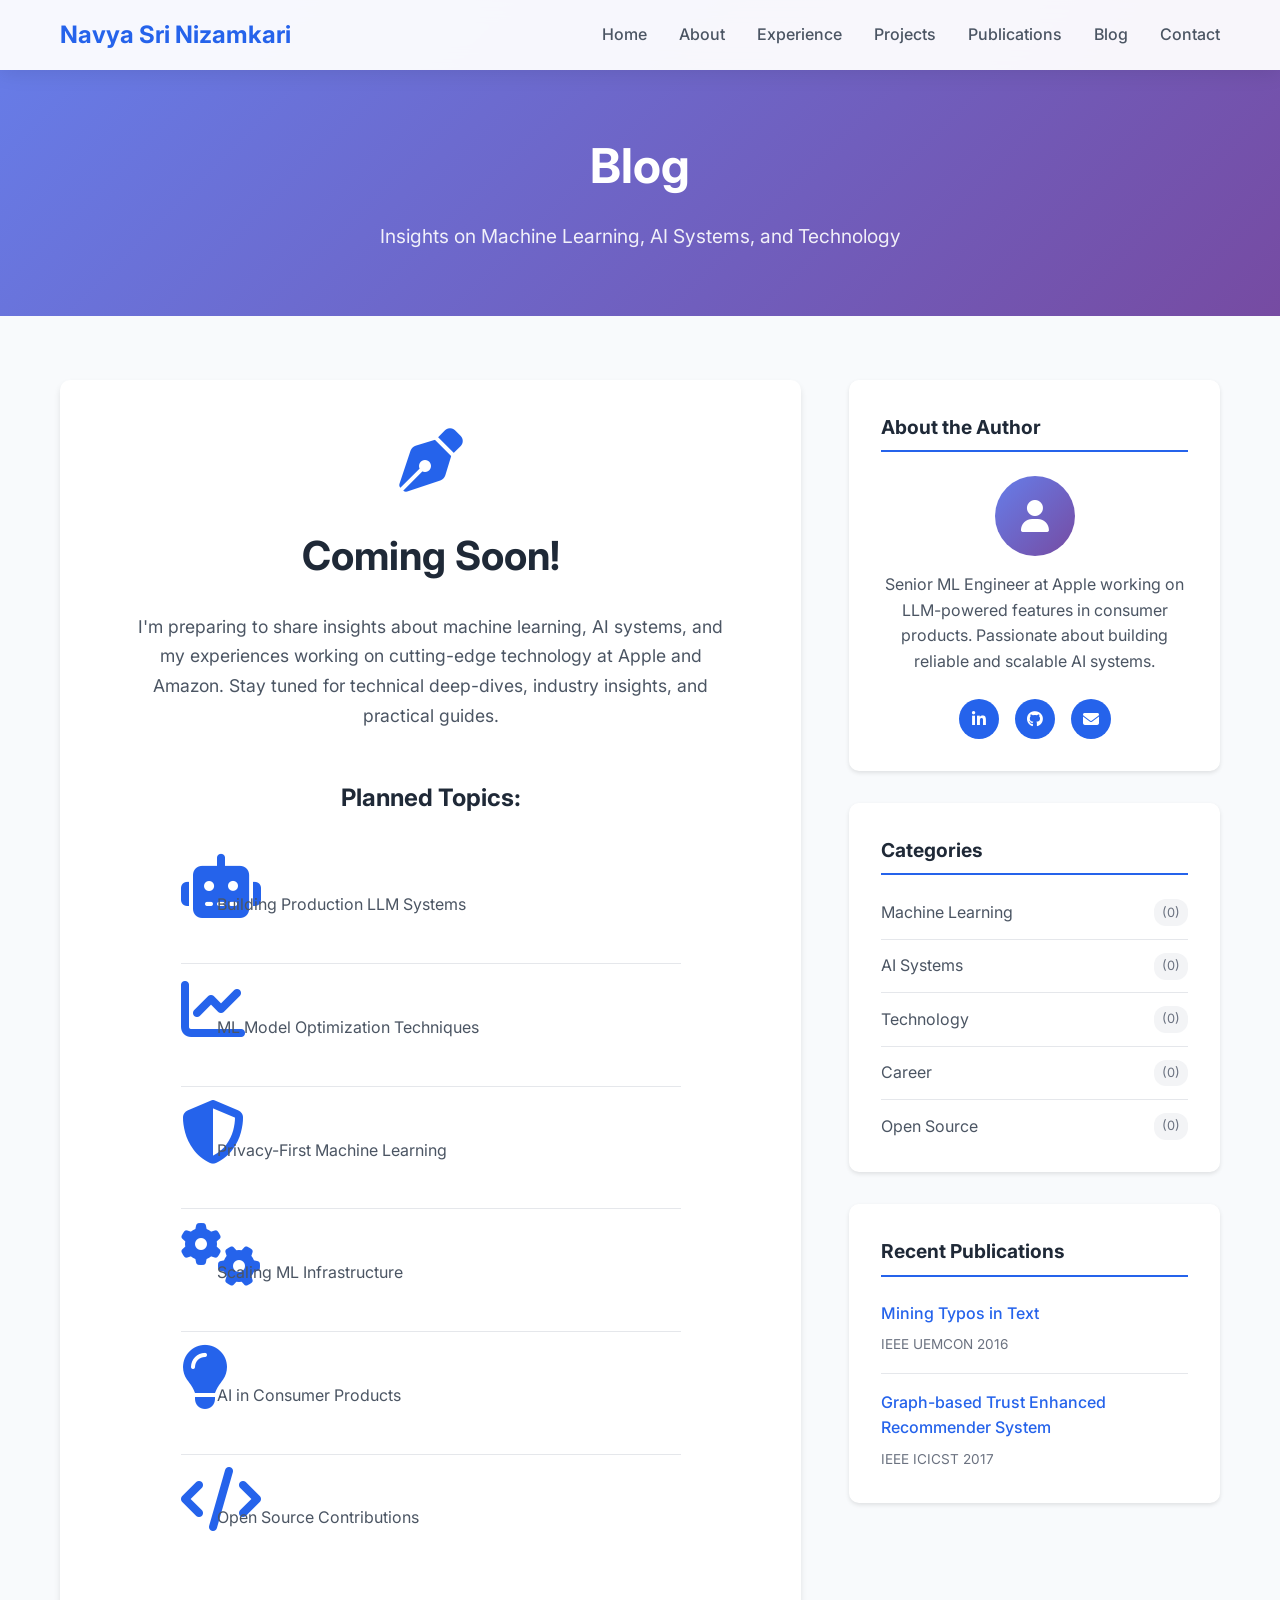
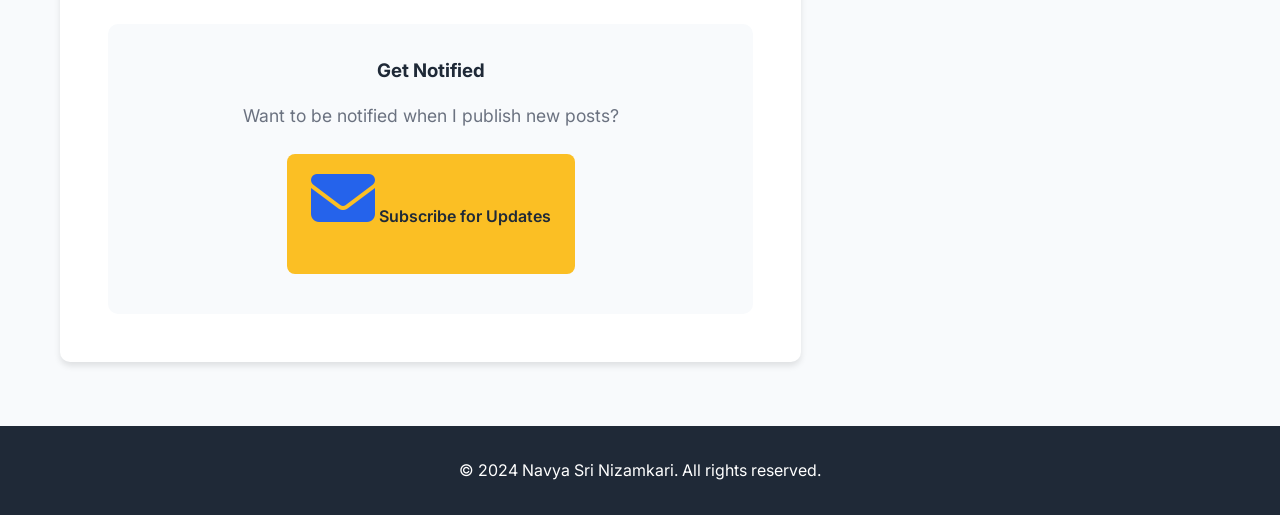
==== blog/index.html @ e35a965d "Initial commit: Add portfolio website with HTML, CSS, JavaScript and blog functionality" ====
<!DOCTYPE html>
<html lang="en">
<head>
    <meta charset="UTF-8">
    <meta name="viewport" content="width=device-width, initial-scale=1.0">
    <title>Blog - Navya Sri Nizamkari</title>
    <meta name="description" content="Blog posts about machine learning, AI systems, and tech insights by Navya Sri Nizamkari">
    
    <!-- Favicon -->
    <link rel="icon" type="image/x-icon" href="../favicon.ico">
    
    <!-- CSS -->
    <link rel="stylesheet" href="../css/style.css">
    <link rel="stylesheet" href="../css/blog.css">
    
    <!-- Fonts -->
    <link href="https://fonts.googleapis.com/css2?family=Inter:wght@300;400;500;600;700&display=swap" rel="stylesheet">
    
    <!-- Font Awesome for icons -->
    <link rel="stylesheet" href="https://cdnjs.cloudflare.com/ajax/libs/font-awesome/6.4.0/css/all.min.css">
</head>
<body>
    <!-- Navigation -->
    <nav class="navbar">
        <div class="nav-container">
            <div class="nav-logo">
                <a href="../index.html">Navya Sri Nizamkari</a>
            </div>
            <div class="nav-menu" id="nav-menu">
                <a href="../index.html#home" class="nav-link">Home</a>
                <a href="../index.html#about" class="nav-link">About</a>
                <a href="../index.html#experience" class="nav-link">Experience</a>
                <a href="../index.html#projects" class="nav-link">Projects</a>
                <a href="../index.html#publications" class="nav-link">Publications</a>
                <a href="index.html" class="nav-link active">Blog</a>
                <a href="../index.html#contact" class="nav-link">Contact</a>
            </div>
            <div class="hamburger" id="hamburger">
                <span class="bar"></span>
                <span class="bar"></span>
                <span class="bar"></span>
            </div>
        </div>
    </nav>

    <!-- Blog Header -->
    <section class="blog-header">
        <div class="container">
            <h1>Blog</h1>
            <p>Insights on Machine Learning, AI Systems, and Technology</p>
        </div>
    </section>

    <!-- Blog Content -->
    <section class="blog-main">
        <div class="container">
            <div class="blog-content">
                <!-- Coming Soon Message -->
                <div class="coming-soon">
                    <i class="fas fa-pen-nib"></i>
                    <h2>Coming Soon!</h2>
                    <p>
                        I'm preparing to share insights about machine learning, AI systems, 
                        and my experiences working on cutting-edge technology at Apple and Amazon. 
                        Stay tuned for technical deep-dives, industry insights, and practical guides.
                    </p>
                    <div class="planned-topics">
                        <h3>Planned Topics:</h3>
                        <ul>
                            <li><i class="fas fa-robot"></i> Building Production LLM Systems</li>
                            <li><i class="fas fa-chart-line"></i> ML Model Optimization Techniques</li>
                            <li><i class="fas fa-shield-alt"></i> Privacy-First Machine Learning</li>
                            <li><i class="fas fa-cogs"></i> Scaling ML Infrastructure</li>
                            <li><i class="fas fa-lightbulb"></i> AI in Consumer Products</li>
                            <li><i class="fas fa-code"></i> Open Source Contributions</li>
                        </ul>
                    </div>
                    <div class="subscribe-section">
                        <h3>Get Notified</h3>
                        <p>Want to be notified when I publish new posts?</p>
                        <a href="mailto:navyasritech@gmail.com?subject=Blog Updates Subscription" class="btn btn-primary">
                            <i class="fas fa-envelope"></i> Subscribe for Updates
                        </a>
                    </div>
                </div>

                <!-- Future Blog Posts Template (Hidden for now) -->
                <div class="blog-posts" style="display: none;">
                    <div class="blog-post-card">
                        <div class="post-header">
                            <h3><a href="#">Building Production LLM Systems at Scale</a></h3>
                            <div class="post-meta">
                                <span class="post-date"><i class="fas fa-calendar"></i> March 15, 2024</span>
                                <span class="post-category"><i class="fas fa-tag"></i> Machine Learning</span>
                                <span class="read-time"><i class="fas fa-clock"></i> 8 min read</span>
                            </div>
                        </div>
                        <p class="post-excerpt">
                            Lessons learned from building and deploying large language models 
                            in production environments, including optimization strategies and 
                            infrastructure considerations.
                        </p>
                        <div class="post-tags">
                            <span class="tag">LLMs</span>
                            <span class="tag">Production</span>
                            <span class="tag">Optimization</span>
                        </div>
                    </div>
                </div>
            </div>

            <!-- Sidebar -->
            <aside class="blog-sidebar">
                <div class="sidebar-widget">
                    <h3>About the Author</h3>
                    <div class="author-info">
                        <div class="author-avatar">
                            <i class="fas fa-user"></i>
                        </div>
                        <p>
                            Senior ML Engineer at Apple working on LLM-powered features 
                            in consumer products. Passionate about building reliable 
                            and scalable AI systems.
                        </p>
                        <div class="author-links">
                            <a href="https://linkedin.com/in/navya-sri-nizamkari" target="_blank">
                                <i class="fab fa-linkedin-in"></i>
                            </a>
                            <a href="https://github.com/navyasri" target="_blank">
                                <i class="fab fa-github"></i>
                            </a>
                            <a href="mailto:navyasritech@gmail.com">
                                <i class="fas fa-envelope"></i>
                            </a>
                        </div>
                    </div>
                </div>

                <div class="sidebar-widget">
                    <h3>Categories</h3>
                    <ul class="categories-list">
                        <li><a href="#">Machine Learning <span>(0)</span></a></li>
                        <li><a href="#">AI Systems <span>(0)</span></a></li>
                        <li><a href="#">Technology <span>(0)</span></a></li>
                        <li><a href="#">Career <span>(0)</span></a></li>
                        <li><a href="#">Open Source <span>(0)</span></a></li>
                    </ul>
                </div>

                <div class="sidebar-widget">
                    <h3>Recent Publications</h3>
                    <ul class="publications-list">
                        <li>
                            <a href="#">Mining Typos in Text</a>
                            <small>IEEE UEMCON 2016</small>
                        </li>
                        <li>
                            <a href="#">Graph-based Trust Enhanced Recommender System</a>
                            <small>IEEE ICICST 2017</small>
                        </li>
                    </ul>
                </div>
            </aside>
        </div>
    </section>

    <!-- Footer -->
    <footer class="footer">
        <div class="container">
            <p>&copy; 2024 Navya Sri Nizamkari. All rights reserved.</p>
        </div>
    </footer>

    <!-- JavaScript -->
    <script src="../js/script.js"></script>
</body>
</html>
---- css/style.css ----
/* Reset and base styles */
* {
    margin: 0;
    padding: 0;
    box-sizing: border-box;
}

html {
    scroll-behavior: smooth;
}

body {
    font-family: 'Inter', -apple-system, BlinkMacSystemFont, 'Segoe UI', Roboto, Oxygen, Ubuntu, Cantarell, sans-serif;
    line-height: 1.6;
    color: #333;
    overflow-x: hidden;
}

/* Container */
.container {
    max-width: 1200px;
    margin: 0 auto;
    padding: 0 20px;
}

/* Navigation */
.navbar {
    position: fixed;
    top: 0;
    width: 100%;
    background: rgba(255, 255, 255, 0.95);
    backdrop-filter: blur(10px);
    z-index: 1000;
    padding: 1rem 0;
    box-shadow: 0 2px 20px rgba(0, 0, 0, 0.1);
    transition: all 0.3s ease;
}

.nav-container {
    max-width: 1200px;
    margin: 0 auto;
    padding: 0 20px;
    display: flex;
    justify-content: space-between;
    align-items: center;
}

.nav-logo a {
    font-size: 1.5rem;
    font-weight: 700;
    color: #2563eb;
    text-decoration: none;
}

.nav-menu {
    display: flex;
    gap: 2rem;
}

.nav-link {
    color: #4b5563;
    text-decoration: none;
    font-weight: 500;
    transition: color 0.3s ease;
    position: relative;
}

.nav-link:hover {
    color: #2563eb;
}

.nav-link::after {
    content: '';
    position: absolute;
    width: 0;
    height: 2px;
    bottom: -5px;
    left: 0;
    background-color: #2563eb;
    transition: width 0.3s ease;
}

.nav-link:hover::after {
    width: 100%;
}

.hamburger {
    display: none;
    flex-direction: column;
    cursor: pointer;
}

.bar {
    width: 25px;
    height: 3px;
    background-color: #333;
    margin: 3px 0;
    transition: 0.3s;
}

/* Hero Section */
.hero {
    min-height: 100vh;
    display: flex;
    align-items: center;
    background: linear-gradient(135deg, #667eea 0%, #764ba2 100%);
    color: white;
    padding-top: 80px;
}

.hero-content {
    max-width: 1200px;
    margin: 0 auto;
    padding: 0 20px;
    display: grid;
    grid-template-columns: 1fr 1fr;
    gap: 4rem;
    align-items: center;
}

.hero-title {
    font-size: 3.5rem;
    font-weight: 700;
    margin-bottom: 1rem;
    line-height: 1.2;
}

.highlight {
    color: #fbbf24;
}

.hero-subtitle {
    font-size: 1.5rem;
    font-weight: 500;
    margin-bottom: 1rem;
    opacity: 0.9;
}

.hero-description {
    font-size: 1.1rem;
    margin-bottom: 2rem;
    opacity: 0.8;
    line-height: 1.6;
}

.hero-buttons {
    display: flex;
    gap: 1rem;
    margin-bottom: 2rem;
}

.btn {
    padding: 12px 24px;
    border-radius: 8px;
    text-decoration: none;
    font-weight: 600;
    transition: all 0.3s ease;
    display: inline-block;
    border: none;
    cursor: pointer;
}

.btn-primary {
    background-color: #fbbf24;
    color: #1f2937;
}

.btn-primary:hover {
    background-color: #f59e0b;
    transform: translateY(-2px);
}

.btn-secondary {
    background-color: transparent;
    color: white;
    border: 2px solid white;
}

.btn-secondary:hover {
    background-color: white;
    color: #667eea;
}

.hero-social {
    display: flex;
    gap: 1rem;
}

.social-link {
    display: flex;
    align-items: center;
    justify-content: center;
    width: 50px;
    height: 50px;
    background-color: rgba(255, 255, 255, 0.1);
    color: white;
    text-decoration: none;
    border-radius: 50%;
    transition: all 0.3s ease;
}

.social-link:hover {
    background-color: rgba(255, 255, 255, 0.2);
    transform: translateY(-2px);
}

.hero-image {
    display: flex;
    justify-content: center;
    align-items: center;
}

.profile-placeholder {
    width: 300px;
    height: 300px;
    background: rgba(255, 255, 255, 0.1);
    border-radius: 50%;
    display: flex;
    align-items: center;
    justify-content: center;
    font-size: 6rem;
    color: rgba(255, 255, 255, 0.3);
    border: 3px solid rgba(255, 255, 255, 0.2);
}

/* Section Styles */
section {
    padding: 5rem 0;
}

.section-title {
    font-size: 2.5rem;
    font-weight: 700;
    text-align: center;
    margin-bottom: 3rem;
    color: #1f2937;
    position: relative;
}

.section-title::after {
    content: '';
    position: absolute;
    width: 60px;
    height: 4px;
    background-color: #2563eb;
    bottom: -10px;
    left: 50%;
    transform: translateX(-50%);
    border-radius: 2px;
}

/* About Section */
.about {
    background-color: #f8fafc;
}

.about-text p {
    font-size: 1.1rem;
    margin-bottom: 1.5rem;
    color: #4b5563;
    line-height: 1.8;
}

.skills {
    margin-top: 2rem;
}

.skills h3 {
    font-size: 1.3rem;
    margin-bottom: 1rem;
    color: #1f2937;
}

.skills-grid {
    display: flex;
    flex-wrap: wrap;
    gap: 0.5rem;
}

.skill-tag {
    background-color: #2563eb;
    color: white;
    padding: 0.5rem 1rem;
    border-radius: 25px;
    font-size: 0.9rem;
    font-weight: 500;
}

/* Experience Section */
.timeline {
    position: relative;
    max-width: 800px;
    margin: 0 auto;
}

.timeline::after {
    content: '';
    position: absolute;
    width: 2px;
    background-color: #e5e7eb;
    top: 0;
    bottom: 0;
    left: 30px;
}

.timeline-item {
    padding: 10px 40px;
    position: relative;
    background-color: inherit;
    width: 100%;
    margin-bottom: 2rem;
}

.timeline-marker {
    position: absolute;
    width: 20px;
    height: 20px;
    background-color: #2563eb;
    border: 4px solid white;
    border-radius: 50%;
    left: 20px;
    top: 15px;
    z-index: 1;
}

.timeline-content {
    background-color: white;
    padding: 2rem;
    border-radius: 10px;
    box-shadow: 0 4px 6px rgba(0, 0, 0, 0.1);
    border-left: 4px solid #2563eb;
}

.timeline-header {
    margin-bottom: 1rem;
}

.timeline-header h3 {
    font-size: 1.3rem;
    color: #1f2937;
    margin-bottom: 0.5rem;
}

.company {
    color: #2563eb;
    font-weight: 600;
    margin-right: 1rem;
}

.duration {
    color: #6b7280;
    font-size: 0.9rem;
}

.timeline-content p {
    color: #4b5563;
    margin-bottom: 1rem;
}

.timeline-content ul {
    list-style: none;
    padding-left: 0;
}

.timeline-content li {
    color: #4b5563;
    margin-bottom: 0.5rem;
    padding-left: 1.5rem;
    position: relative;
}

.timeline-content li::before {
    content: '→';
    position: absolute;
    left: 0;
    color: #2563eb;
    font-weight: bold;
}

/* Projects Section */
.projects {
    background-color: #f8fafc;
}

.projects-grid {
    display: grid;
    grid-template-columns: repeat(auto-fit, minmax(300px, 1fr));
    gap: 2rem;
}

.project-card {
    background-color: white;
    padding: 2rem;
    border-radius: 10px;
    box-shadow: 0 4px 6px rgba(0, 0, 0, 0.1);
    transition: transform 0.3s ease, box-shadow 0.3s ease;
}

.project-card:hover {
    transform: translateY(-5px);
    box-shadow: 0 10px 25px rgba(0, 0, 0, 0.15);
}

.project-header {
    display: flex;
    justify-content: space-between;
    align-items: flex-start;
    margin-bottom: 1rem;
}

.project-header h3 {
    color: #1f2937;
    font-size: 1.2rem;
}

.project-date {
    color: #6b7280;
    font-size: 0.9rem;
}

.project-card p {
    color: #4b5563;
    margin-bottom: 1.5rem;
    line-height: 1.6;
}

.project-tech {
    display: flex;
    flex-wrap: wrap;
    gap: 0.5rem;
}

.tech-tag {
    background-color: #e0e7ff;
    color: #3730a3;
    padding: 0.3rem 0.8rem;
    border-radius: 15px;
    font-size: 0.8rem;
    font-weight: 500;
}

/* Publications Section */
.publications-list {
    max-width: 800px;
    margin: 0 auto;
}

.publication-item {
    background-color: white;
    padding: 2rem;
    border-radius: 10px;
    box-shadow: 0 4px 6px rgba(0, 0, 0, 0.1);
    margin-bottom: 2rem;
    border-left: 4px solid #2563eb;
}

.publication-item h3 {
    color: #1f2937;
    margin-bottom: 0.5rem;
    font-size: 1.2rem;
}

.publication-venue {
    color: #2563eb;
    font-weight: 600;
    margin-bottom: 1rem;
}

.publication-description {
    color: #4b5563;
    margin-bottom: 1rem;
    line-height: 1.6;
}

.publication-link {
    color: #2563eb;
    text-decoration: none;
    font-weight: 500;
}

.publication-link:hover {
    text-decoration: underline;
}

/* Education Section */
.education {
    background-color: #f8fafc;
}

.education-item {
    max-width: 600px;
    margin: 0 auto;
    background-color: white;
    padding: 2rem;
    border-radius: 10px;
    box-shadow: 0 4px 6px rgba(0, 0, 0, 0.1);
    text-align: center;
}

.education-item h3 {
    color: #1f2937;
    margin-bottom: 1rem;
    font-size: 1.3rem;
}

.institution {
    color: #2563eb;
    font-weight: 600;
    font-size: 1.1rem;
    margin-bottom: 0.5rem;
}

.gpa, .duration {
    color: #6b7280;
    margin-bottom: 0.5rem;
}

/* Blog Section */
.blog {
    text-align: center;
}

.blog-content p {
    font-size: 1.1rem;
    color: #4b5563;
    margin-bottom: 2rem;
}

/* Contact Section */
.contact {
    background-color: #f8fafc;
}

.contact-content {
    text-align: center;
    max-width: 600px;
    margin: 0 auto;
}

.contact-content > p {
    font-size: 1.1rem;
    color: #4b5563;
    margin-bottom: 2rem;
    line-height: 1.6;
}

.contact-info {
    margin-bottom: 2rem;
}

.contact-item {
    display: flex;
    align-items: center;
    justify-content: center;
    margin-bottom: 1rem;
    font-size: 1.1rem;
    color: #4b5563;
}

.contact-item i {
    margin-right: 0.5rem;
    color: #2563eb;
    width: 20px;
}

.contact-social {
    display: flex;
    justify-content: center;
    gap: 1rem;
    margin-top: 2rem;
}

.contact-social .social-link {
    background-color: #2563eb;
    color: white;
}

.contact-social .social-link:hover {
    background-color: #1d4ed8;
}

/* Footer */
.footer {
    background-color: #1f2937;
    color: white;
    text-align: center;
    padding: 2rem 0;
}

/* Responsive Design */
@media (max-width: 768px) {
    .nav-menu {
        position: fixed;
        left: -100%;
        top: 70px;
        flex-direction: column;
        background-color: white;
        width: 100%;
        text-align: center;
        transition: 0.3s;
        box-shadow: 0 10px 27px rgba(0, 0, 0, 0.05);
        padding: 2rem 0;
    }

    .nav-menu.active {
        left: 0;
    }

    .hamburger {
        display: flex;
    }

    .hamburger.active .bar:nth-child(2) {
        opacity: 0;
    }

    .hamburger.active .bar:nth-child(1) {
        transform: translateY(8px) rotate(45deg);
    }

    .hamburger.active .bar:nth-child(3) {
        transform: translateY(-8px) rotate(-45deg);
    }

    .hero-content {
        grid-template-columns: 1fr;
        text-align: center;
        gap: 2rem;
    }

    .hero-title {
        font-size: 2.5rem;
    }

    .hero-subtitle {
        font-size: 1.2rem;
    }

    .hero-buttons {
        justify-content: center;
        flex-wrap: wrap;
    }

    .profile-placeholder {
        width: 200px;
        height: 200px;
        font-size: 4rem;
    }

    .section-title {
        font-size: 2rem;
    }

    .timeline::after {
        left: 15px;
    }

    .timeline-item {
        padding: 10px 30px;
    }

    .timeline-marker {
        left: 5px;
    }

    .timeline-content {
        margin-left: 15px;
    }

    .projects-grid {
        grid-template-columns: 1fr;
    }

    .project-header {
        flex-direction: column;
        align-items: flex-start;
    }

    .hero-social, .contact-social {
        justify-content: center;
    }

    .contact-item {
        flex-direction: column;
        text-align: center;
    }

    .contact-item i {
        margin-right: 0;
        margin-bottom: 0.5rem;
    }
}

@media (max-width: 480px) {
    .container {
        padding: 0 15px;
    }

    .hero-title {
        font-size: 2rem;
    }

    .section-title {
        font-size: 1.8rem;
    }

    .timeline-content {
        padding: 1.5rem;
    }

    .project-card {
        padding: 1.5rem;
    }
}

/* Animations */
@keyframes fadeInUp {
    from {
        opacity: 0;
        transform: translateY(30px);
    }
    to {
        opacity: 1;
        transform: translateY(0);
    }
}

.hero-text > * {
    animation: fadeInUp 0.6s ease-out forwards;
    opacity: 0;
}

.hero-text > *:nth-child(1) { animation-delay: 0.1s; }
.hero-text > *:nth-child(2) { animation-delay: 0.2s; }
.hero-text > *:nth-child(3) { animation-delay: 0.3s; }
.hero-text > *:nth-child(4) { animation-delay: 0.4s; }
.hero-text > *:nth-child(5) { animation-delay: 0.5s; }

/* Scroll animations */
.section-animate {
    opacity: 0;
    transform: translateY(30px);
    transition: all 0.6s ease-out;
}

.section-animate.animate {
    opacity: 1;
    transform: translateY(0);
}

/* Custom scrollbar */
::-webkit-scrollbar {
    width: 8px;
}

::-webkit-scrollbar-track {
    background: #f1f1f1;
}

::-webkit-scrollbar-thumb {
    background: #2563eb;
    border-radius: 4px;
}

::-webkit-scrollbar-thumb:hover {
    background: #1d4ed8;
}
---- css/blog.css ----
/* Blog-specific styles */

.blog-header {
    background: linear-gradient(135deg, #667eea 0%, #764ba2 100%);
    color: white;
    padding: 8rem 0 4rem;
    text-align: center;
}

.blog-header h1 {
    font-size: 3rem;
    font-weight: 700;
    margin-bottom: 1rem;
}

.blog-header p {
    font-size: 1.2rem;
    opacity: 0.9;
}

.blog-main {
    padding: 4rem 0;
    background-color: #f8fafc;
}

.blog-main .container {
    display: grid;
    grid-template-columns: 2fr 1fr;
    gap: 3rem;
    max-width: 1200px;
}

.blog-content {
    background-color: white;
    border-radius: 10px;
    overflow: hidden;
    box-shadow: 0 4px 6px rgba(0, 0, 0, 0.1);
}

/* Coming Soon Section */
.coming-soon {
    padding: 3rem;
    text-align: center;
}

.coming-soon i {
    font-size: 4rem;
    color: #2563eb;
    margin-bottom: 2rem;
}

.coming-soon h2 {
    font-size: 2.5rem;
    color: #1f2937;
    margin-bottom: 1.5rem;
}

.coming-soon > p {
    font-size: 1.1rem;
    color: #4b5563;
    line-height: 1.7;
    margin-bottom: 2.5rem;
    max-width: 600px;
    margin-left: auto;
    margin-right: auto;
}

.planned-topics {
    margin: 3rem 0;
    text-align: left;
    max-width: 500px;
    margin-left: auto;
    margin-right: auto;
}

.planned-topics h3 {
    color: #1f2937;
    margin-bottom: 1.5rem;
    text-align: center;
    font-size: 1.5rem;
}

.planned-topics ul {
    list-style: none;
    padding: 0;
}

.planned-topics li {
    padding: 0.8rem 0;
    color: #4b5563;
    font-size: 1rem;
    border-bottom: 1px solid #e5e7eb;
    transition: all 0.3s ease;
}

.planned-topics li:last-child {
    border-bottom: none;
}

.planned-topics li:hover {
    color: #2563eb;
    transform: translateX(10px);
}

.planned-topics li i {
    color: #2563eb;
    margin-right: 0.8rem;
    width: 20px;
}

.subscribe-section {
    background-color: #f8fafc;
    padding: 2rem;
    border-radius: 10px;
    margin-top: 2rem;
}

.subscribe-section h3 {
    color: #1f2937;
    margin-bottom: 1rem;
}

.subscribe-section p {
    color: #6b7280;
    margin-bottom: 1.5rem;
}

/* Blog Posts */
.blog-posts {
    padding: 2rem;
}

.blog-post-card {
    background-color: white;
    border-radius: 10px;
    padding: 2rem;
    margin-bottom: 2rem;
    box-shadow: 0 2px 4px rgba(0, 0, 0, 0.1);
    transition: transform 0.3s ease, box-shadow 0.3s ease;
    border-left: 4px solid #2563eb;
}

.blog-post-card:hover {
    transform: translateY(-3px);
    box-shadow: 0 8px 25px rgba(0, 0, 0, 0.15);
}

.post-header h3 {
    margin-bottom: 1rem;
}

.post-header h3 a {
    color: #1f2937;
    text-decoration: none;
    font-size: 1.4rem;
    font-weight: 600;
}

.post-header h3 a:hover {
    color: #2563eb;
}

.post-meta {
    display: flex;
    gap: 1.5rem;
    margin-bottom: 1rem;
    flex-wrap: wrap;
}

.post-meta span {
    color: #6b7280;
    font-size: 0.9rem;
    display: flex;
    align-items: center;
    gap: 0.3rem;
}

.post-excerpt {
    color: #4b5563;
    line-height: 1.6;
    margin-bottom: 1.5rem;
}

.post-tags {
    display: flex;
    gap: 0.5rem;
    flex-wrap: wrap;
}

.tag {
    background-color: #e0e7ff;
    color: #3730a3;
    padding: 0.3rem 0.8rem;
    border-radius: 15px;
    font-size: 0.8rem;
    font-weight: 500;
}

/* Sidebar */
.blog-sidebar {
    display: flex;
    flex-direction: column;
    gap: 2rem;
}

.sidebar-widget {
    background-color: white;
    padding: 2rem;
    border-radius: 10px;
    box-shadow: 0 2px 4px rgba(0, 0, 0, 0.1);
}

.sidebar-widget h3 {
    color: #1f2937;
    margin-bottom: 1.5rem;
    font-size: 1.2rem;
    border-bottom: 2px solid #2563eb;
    padding-bottom: 0.5rem;
}

/* Author Info */
.author-info {
    text-align: center;
}

.author-avatar {
    width: 80px;
    height: 80px;
    background: linear-gradient(135deg, #667eea 0%, #764ba2 100%);
    border-radius: 50%;
    display: flex;
    align-items: center;
    justify-content: center;
    margin: 0 auto 1rem;
    color: white;
    font-size: 2rem;
}

.author-info p {
    color: #4b5563;
    line-height: 1.6;
    margin-bottom: 1.5rem;
}

.author-links {
    display: flex;
    justify-content: center;
    gap: 1rem;
}

.author-links a {
    display: flex;
    align-items: center;
    justify-content: center;
    width: 40px;
    height: 40px;
    background-color: #2563eb;
    color: white;
    border-radius: 50%;
    text-decoration: none;
    transition: all 0.3s ease;
}

.author-links a:hover {
    background-color: #1d4ed8;
    transform: translateY(-2px);
}

/* Categories */
.categories-list {
    list-style: none;
    padding: 0;
}

.categories-list li {
    margin-bottom: 0.8rem;
    border-bottom: 1px solid #e5e7eb;
    padding-bottom: 0.8rem;
}

.categories-list li:last-child {
    border-bottom: none;
    margin-bottom: 0;
    padding-bottom: 0;
}

.categories-list a {
    color: #4b5563;
    text-decoration: none;
    display: flex;
    justify-content: space-between;
    align-items: center;
    transition: color 0.3s ease;
}

.categories-list a:hover {
    color: #2563eb;
}

.categories-list span {
    background-color: #f3f4f6;
    color: #6b7280;
    padding: 0.2rem 0.5rem;
    border-radius: 12px;
    font-size: 0.8rem;
}

/* Publications List */
.publications-list {
    list-style: none;
    padding: 0;
}

.publications-list li {
    margin-bottom: 1rem;
    padding-bottom: 1rem;
    border-bottom: 1px solid #e5e7eb;
}

.publications-list li:last-child {
    border-bottom: none;
    margin-bottom: 0;
    padding-bottom: 0;
}

.publications-list a {
    color: #2563eb;
    text-decoration: none;
    font-weight: 500;
    display: block;
    margin-bottom: 0.3rem;
}

.publications-list a:hover {
    text-decoration: underline;
}

.publications-list small {
    color: #6b7280;
    font-size: 0.85rem;
}

/* Responsive Design for Blog */
@media (max-width: 768px) {
    .blog-header h1 {
        font-size: 2.5rem;
    }

    .blog-header p {
        font-size: 1rem;
    }

    .blog-main .container {
        grid-template-columns: 1fr;
        gap: 2rem;
    }

    .coming-soon {
        padding: 2rem 1rem;
    }

    .coming-soon h2 {
        font-size: 2rem;
    }

    .coming-soon i {
        font-size: 3rem;
    }

    .post-meta {
        flex-direction: column;
        gap: 0.5rem;
    }

    .planned-topics {
        text-align: center;
    }

    .planned-topics ul {
        text-align: left;
    }

    .sidebar-widget {
        padding: 1.5rem;
    }
}

@media (max-width: 480px) {
    .blog-header {
        padding: 6rem 0 3rem;
    }

    .blog-header h1 {
        font-size: 2rem;
    }

    .coming-soon {
        padding: 1.5rem;
    }

    .coming-soon h2 {
        font-size: 1.8rem;
    }

    .planned-topics {
        margin: 2rem 0;
    }

    .subscribe-section {
        padding: 1.5rem;
        margin-top: 1.5rem;
    }

    .blog-post-card {
        padding: 1.5rem;
    }

    .post-tags {
        justify-content: center;
    }
}

/* Blog animations */
.blog-post-card {
    opacity: 0;
    transform: translateY(30px);
    animation: blogFadeInUp 0.6s ease-out forwards;
}

.blog-post-card:nth-child(1) { animation-delay: 0.1s; }
.blog-post-card:nth-child(2) { animation-delay: 0.2s; }
.blog-post-card:nth-child(3) { animation-delay: 0.3s; }

.sidebar-widget {
    opacity: 0;
    transform: translateX(30px);
    animation: blogSlideInRight 0.6s ease-out forwards;
}

.sidebar-widget:nth-child(1) { animation-delay: 0.2s; }
.sidebar-widget:nth-child(2) { animation-delay: 0.4s; }
.sidebar-widget:nth-child(3) { animation-delay: 0.6s; }

@keyframes blogFadeInUp {
    to {
        opacity: 1;
        transform: translateY(0);
    }
}

@keyframes blogSlideInRight {
    to {
        opacity: 1;
        transform: translateX(0);
    }
}
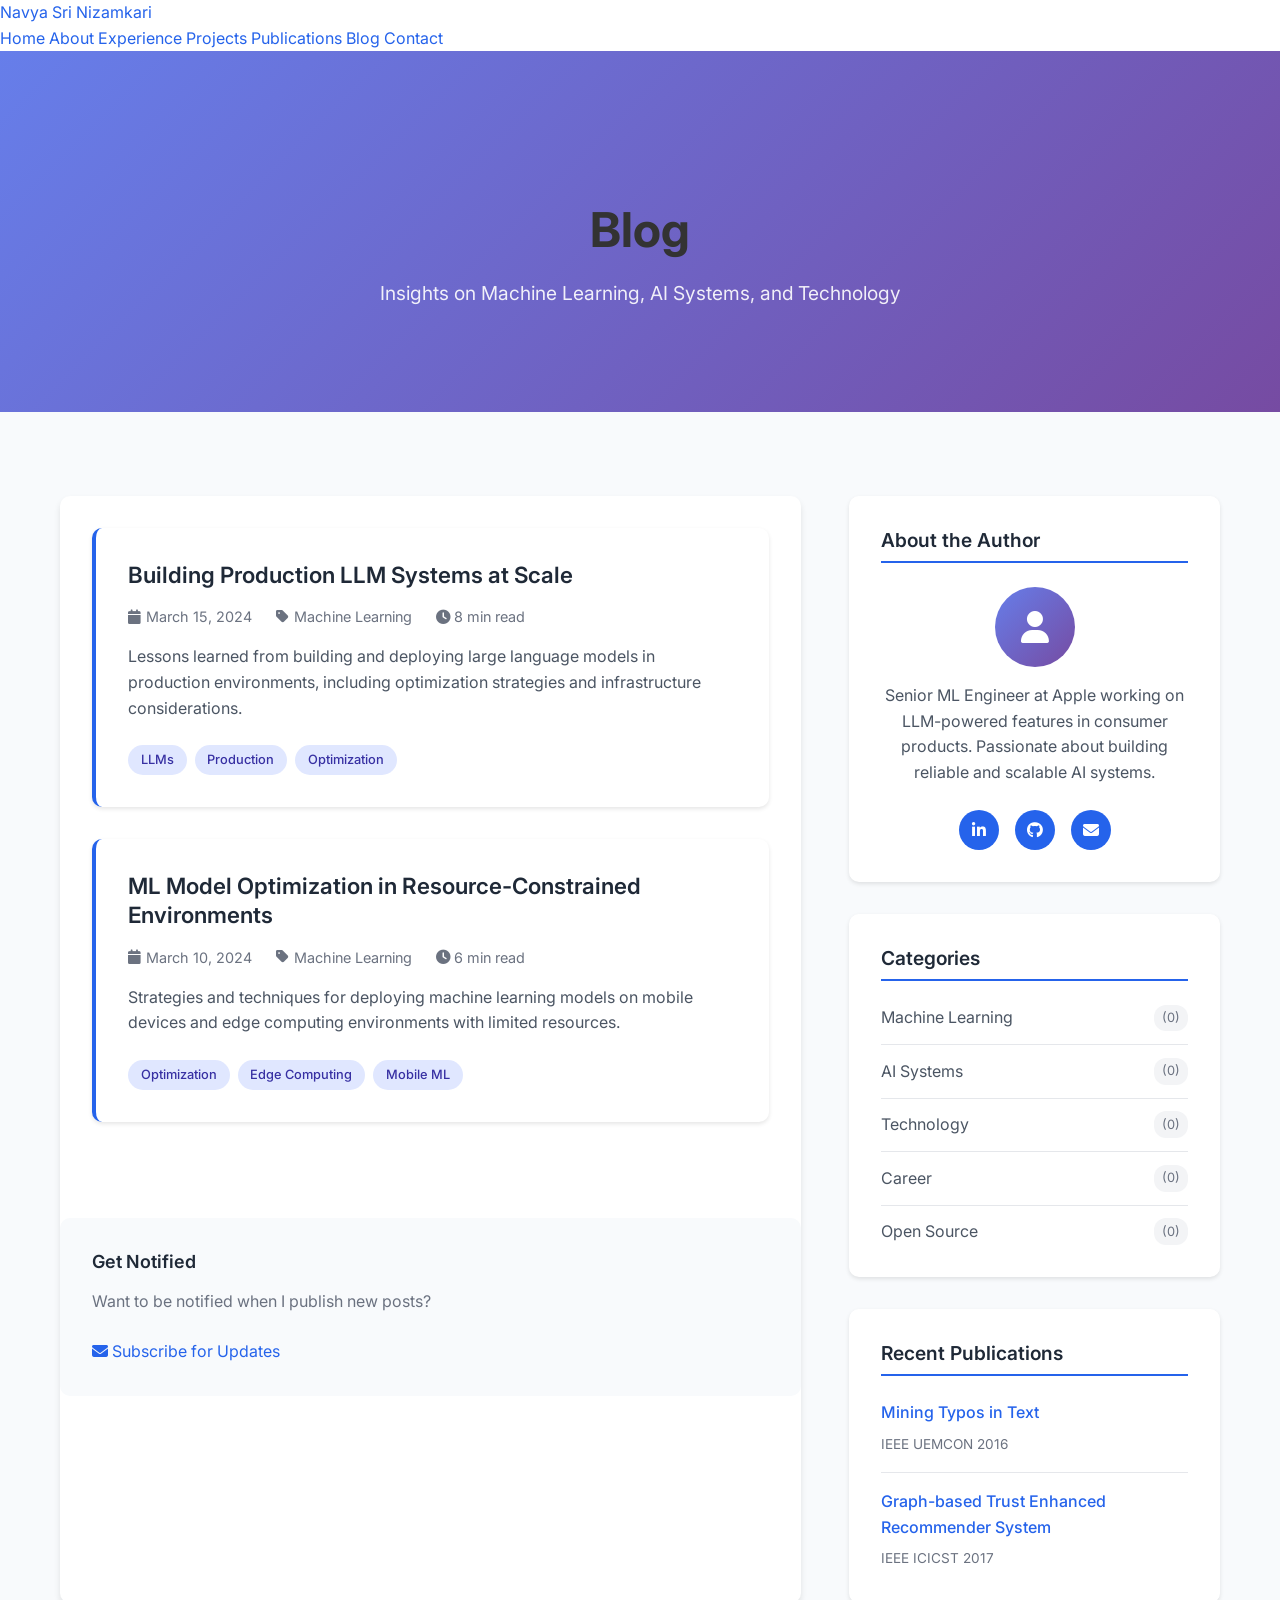
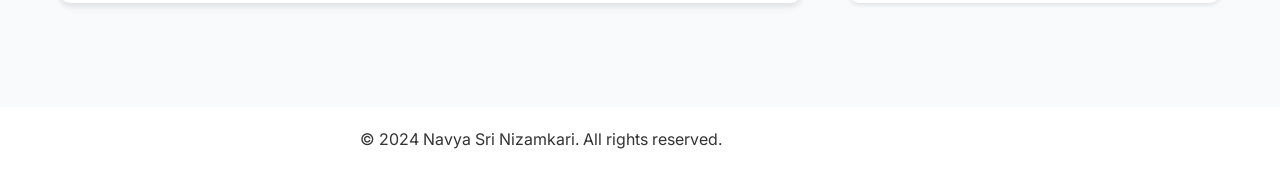
==== commit 4beb95c2: "Add blog system with markdown support and sample articles" ====
--- a/blog/index.html
+++ b/blog/index.html
@@ -55,40 +55,11 @@
     <section class="blog-main">
         <div class="container">
             <div class="blog-content">
-                <!-- Coming Soon Message -->
-                <div class="coming-soon">
-                    <i class="fas fa-pen-nib"></i>
-                    <h2>Coming Soon!</h2>
-                    <p>
-                        I'm preparing to share insights about machine learning, AI systems, 
-                        and my experiences working on cutting-edge technology at Apple and Amazon. 
-                        Stay tuned for technical deep-dives, industry insights, and practical guides.
-                    </p>
-                    <div class="planned-topics">
-                        <h3>Planned Topics:</h3>
-                        <ul>
-                            <li><i class="fas fa-robot"></i> Building Production LLM Systems</li>
-                            <li><i class="fas fa-chart-line"></i> ML Model Optimization Techniques</li>
-                            <li><i class="fas fa-shield-alt"></i> Privacy-First Machine Learning</li>
-                            <li><i class="fas fa-cogs"></i> Scaling ML Infrastructure</li>
-                            <li><i class="fas fa-lightbulb"></i> AI in Consumer Products</li>
-                            <li><i class="fas fa-code"></i> Open Source Contributions</li>
-                        </ul>
-                    </div>
-                    <div class="subscribe-section">
-                        <h3>Get Notified</h3>
-                        <p>Want to be notified when I publish new posts?</p>
-                        <a href="mailto:navyasritech@gmail.com?subject=Blog Updates Subscription" class="btn btn-primary">
-                            <i class="fas fa-envelope"></i> Subscribe for Updates
-                        </a>
-                    </div>
-                </div>
-
-                <!-- Future Blog Posts Template (Hidden for now) -->
-                <div class="blog-posts" style="display: none;">
+                <!-- Blog Posts -->
+                <div class="blog-posts">
                     <div class="blog-post-card">
                         <div class="post-header">
-                            <h3><a href="#">Building Production LLM Systems at Scale</a></h3>
+                            <h3><a href="articles/building-production-llm-systems.html">Building Production LLM Systems at Scale</a></h3>
                             <div class="post-meta">
                                 <span class="post-date"><i class="fas fa-calendar"></i> March 15, 2024</span>
                                 <span class="post-category"><i class="fas fa-tag"></i> Machine Learning</span>
@@ -96,8 +67,8 @@
                             </div>
                         </div>
                         <p class="post-excerpt">
-                            Lessons learned from building and deploying large language models 
-                            in production environments, including optimization strategies and 
+                            Lessons learned from building and deploying large language models
+                            in production environments, including optimization strategies and
                             infrastructure considerations.
                         </p>
                         <div class="post-tags">
@@ -106,6 +77,34 @@
                             <span class="tag">Optimization</span>
                         </div>
                     </div>
+
+                    <div class="blog-post-card">
+                        <div class="post-header">
+                            <h3><a href="articles/ml-optimization-edge-devices.html">ML Model Optimization in Resource-Constrained Environments</a></h3>
+                            <div class="post-meta">
+                                <span class="post-date"><i class="fas fa-calendar"></i> March 10, 2024</span>
+                                <span class="post-category"><i class="fas fa-tag"></i> Machine Learning</span>
+                                <span class="read-time"><i class="fas fa-clock"></i> 6 min read</span>
+                            </div>
+                        </div>
+                        <p class="post-excerpt">
+                            Strategies and techniques for deploying machine learning models on mobile devices and edge computing environments with limited resources.
+                        </p>
+                        <div class="post-tags">
+                            <span class="tag">Optimization</span>
+                            <span class="tag">Edge Computing</span>
+                            <span class="tag">Mobile ML</span>
+                        </div>
+                    </div>
+                </div>
+
+                <!-- Newsletter Subscription -->
+                <div class="subscribe-section">
+                    <h3>Get Notified</h3>
+                    <p>Want to be notified when I publish new posts?</p>
+                    <a href="mailto:navyasritech@gmail.com?subject=Blog Updates Subscription" class="btn btn-primary">
+                        <i class="fas fa-envelope"></i> Subscribe for Updates
+                    </a>
                 </div>
             </div>
 
--- a/css/style.css
+++ b/css/style.css
@@ -5,763 +5,255 @@
     box-sizing: border-box;
 }
 
-html {
-    scroll-behavior: smooth;
-}
-
 body {
-    font-family: 'Inter', -apple-system, BlinkMacSystemFont, 'Segoe UI', Roboto, Oxygen, Ubuntu, Cantarell, sans-serif;
+    font-family: 'Inter', -apple-system, BlinkMacSystemFont, 'Segoe UI', Roboto, sans-serif;
+    font-size: 16px;
     line-height: 1.6;
     color: #333;
-    overflow-x: hidden;
+    background-color: #fff;
+    -webkit-font-smoothing: antialiased;
 }
 
 /* Container */
 .container {
-    max-width: 1200px;
+    max-width: 600px;
     margin: 0 auto;
-    padding: 0 20px;
-}
-
-/* Navigation */
-.navbar {
-    position: fixed;
-    top: 0;
-    width: 100%;
-    background: rgba(255, 255, 255, 0.95);
-    backdrop-filter: blur(10px);
-    z-index: 1000;
-    padding: 1rem 0;
-    box-shadow: 0 2px 20px rgba(0, 0, 0, 0.1);
-    transition: all 0.3s ease;
-}
-
-.nav-container {
-    max-width: 1200px;
-    margin: 0 auto;
-    padding: 0 20px;
+    padding: 20px 20px 40px;
+}
+
+/* Header Section with Photo and Info */
+.header-section {
     display: flex;
-    justify-content: space-between;
-    align-items: center;
-}
-
-.nav-logo a {
-    font-size: 1.5rem;
+    gap: 30px;
+    align-items: flex-start;
+    margin-bottom: 40px;
+}
+
+.profile-photo-container {
+    flex-shrink: 0;
+}
+
+.profile-photo {
+    width: 180px;
+    height: 180px;
+    border-radius: 12px;
+    object-fit: cover;
+    border: 1px solid #e0e0e0;
+    display: block;
+}
+
+.profile-info {
+    flex: 1;
+}
+
+/* Name */
+.name {
+    font-size: 32px;
     font-weight: 700;
     color: #2563eb;
-    text-decoration: none;
-}
-
-.nav-menu {
-    display: flex;
-    gap: 2rem;
-}
-
-.nav-link {
-    color: #4b5563;
-    text-decoration: none;
-    font-weight: 500;
-    transition: color 0.3s ease;
-    position: relative;
-}
-
-.nav-link:hover {
-    color: #2563eb;
-}
-
-.nav-link::after {
-    content: '';
-    position: absolute;
-    width: 0;
-    height: 2px;
-    bottom: -5px;
-    left: 0;
-    background-color: #2563eb;
-    transition: width 0.3s ease;
-}
-
-.nav-link:hover::after {
-    width: 100%;
-}
-
-.hamburger {
-    display: none;
-    flex-direction: column;
-    cursor: pointer;
-}
-
-.bar {
-    width: 25px;
-    height: 3px;
-    background-color: #333;
-    margin: 3px 0;
-    transition: 0.3s;
-}
-
-/* Hero Section */
-.hero {
-    min-height: 100vh;
-    display: flex;
-    align-items: center;
-    background: linear-gradient(135deg, #667eea 0%, #764ba2 100%);
-    color: white;
-    padding-top: 80px;
-}
-
-.hero-content {
-    max-width: 1200px;
-    margin: 0 auto;
-    padding: 0 20px;
-    display: grid;
-    grid-template-columns: 1fr 1fr;
-    gap: 4rem;
-    align-items: center;
-}
-
-.hero-title {
-    font-size: 3.5rem;
-    font-weight: 700;
-    margin-bottom: 1rem;
-    line-height: 1.2;
-}
-
-.highlight {
-    color: #fbbf24;
-}
-
-.hero-subtitle {
-    font-size: 1.5rem;
-    font-weight: 500;
-    margin-bottom: 1rem;
-    opacity: 0.9;
-}
-
-.hero-description {
-    font-size: 1.1rem;
-    margin-bottom: 2rem;
-    opacity: 0.8;
+    margin-bottom: 20px;
+    letter-spacing: -0.02em;
+}
+
+/* Bio */
+.bio {
+    margin-bottom: 20px;
+}
+
+.bio p {
+    font-size: 16px;
     line-height: 1.6;
-}
-
-.hero-buttons {
-    display: flex;
-    gap: 1rem;
-    margin-bottom: 2rem;
-}
-
-.btn {
-    padding: 12px 24px;
-    border-radius: 8px;
-    text-decoration: none;
+    color: #4a4a4a;
+    margin-bottom: 15px;
+}
+
+/* Links */
+.links {
+    margin-bottom: 40px;
+}
+
+.links p {
+    margin-bottom: 8px;
+    font-size: 16px;
+    color: #333;
+}
+
+/* Typography */
+h1, h2, h3 {
+    color: #333;
+    line-height: 1.3;
+}
+
+h2 {
+    font-size: 24px;
     font-weight: 600;
-    transition: all 0.3s ease;
-    display: inline-block;
-    border: none;
-    cursor: pointer;
-}
-
-.btn-primary {
-    background-color: #fbbf24;
-    color: #1f2937;
-}
-
-.btn-primary:hover {
-    background-color: #f59e0b;
-    transform: translateY(-2px);
-}
-
-.btn-secondary {
-    background-color: transparent;
-    color: white;
-    border: 2px solid white;
-}
-
-.btn-secondary:hover {
-    background-color: white;
-    color: #667eea;
-}
-
-.hero-social {
-    display: flex;
-    gap: 1rem;
-}
-
-.social-link {
-    display: flex;
-    align-items: center;
-    justify-content: center;
-    width: 50px;
-    height: 50px;
-    background-color: rgba(255, 255, 255, 0.1);
-    color: white;
-    text-decoration: none;
-    border-radius: 50%;
-    transition: all 0.3s ease;
-}
-
-.social-link:hover {
-    background-color: rgba(255, 255, 255, 0.2);
-    transform: translateY(-2px);
-}
-
-.hero-image {
-    display: flex;
-    justify-content: center;
-    align-items: center;
-}
-
-.profile-placeholder {
-    width: 300px;
-    height: 300px;
-    background: rgba(255, 255, 255, 0.1);
-    border-radius: 50%;
-    display: flex;
-    align-items: center;
-    justify-content: center;
-    font-size: 6rem;
-    color: rgba(255, 255, 255, 0.3);
-    border: 3px solid rgba(255, 255, 255, 0.2);
-}
-
-/* Section Styles */
-section {
-    padding: 5rem 0;
-}
-
-.section-title {
-    font-size: 2.5rem;
-    font-weight: 700;
-    text-align: center;
-    margin-bottom: 3rem;
-    color: #1f2937;
-    position: relative;
-}
-
-.section-title::after {
-    content: '';
-    position: absolute;
-    width: 60px;
-    height: 4px;
-    background-color: #2563eb;
-    bottom: -10px;
-    left: 50%;
-    transform: translateX(-50%);
-    border-radius: 2px;
-}
-
-/* About Section */
-.about {
-    background-color: #f8fafc;
-}
-
-.about-text p {
-    font-size: 1.1rem;
-    margin-bottom: 1.5rem;
-    color: #4b5563;
-    line-height: 1.8;
-}
-
-.skills {
-    margin-top: 2rem;
-}
-
-.skills h3 {
-    font-size: 1.3rem;
-    margin-bottom: 1rem;
-    color: #1f2937;
-}
-
-.skills-grid {
-    display: flex;
-    flex-wrap: wrap;
-    gap: 0.5rem;
-}
-
-.skill-tag {
-    background-color: #2563eb;
-    color: white;
-    padding: 0.5rem 1rem;
-    border-radius: 25px;
-    font-size: 0.9rem;
-    font-weight: 500;
-}
-
-/* Experience Section */
-.timeline {
-    position: relative;
-    max-width: 800px;
-    margin: 0 auto;
-}
-
-.timeline::after {
-    content: '';
-    position: absolute;
-    width: 2px;
-    background-color: #e5e7eb;
-    top: 0;
-    bottom: 0;
-    left: 30px;
-}
-
-.timeline-item {
-    padding: 10px 40px;
-    position: relative;
-    background-color: inherit;
-    width: 100%;
-    margin-bottom: 2rem;
-}
-
-.timeline-marker {
-    position: absolute;
-    width: 20px;
-    height: 20px;
-    background-color: #2563eb;
-    border: 4px solid white;
-    border-radius: 50%;
-    left: 20px;
-    top: 15px;
-    z-index: 1;
-}
-
-.timeline-content {
-    background-color: white;
-    padding: 2rem;
-    border-radius: 10px;
-    box-shadow: 0 4px 6px rgba(0, 0, 0, 0.1);
-    border-left: 4px solid #2563eb;
-}
-
-.timeline-header {
-    margin-bottom: 1rem;
-}
-
-.timeline-header h3 {
-    font-size: 1.3rem;
-    color: #1f2937;
-    margin-bottom: 0.5rem;
-}
-
-.company {
-    color: #2563eb;
+    margin-bottom: 20px;
+    margin-top: 40px;
+}
+
+h3 {
+    font-size: 18px;
     font-weight: 600;
-    margin-right: 1rem;
-}
-
-.duration {
-    color: #6b7280;
-    font-size: 0.9rem;
-}
-
-.timeline-content p {
-    color: #4b5563;
-    margin-bottom: 1rem;
-}
-
-.timeline-content ul {
-    list-style: none;
-    padding-left: 0;
-}
-
-.timeline-content li {
-    color: #4b5563;
-    margin-bottom: 0.5rem;
-    padding-left: 1.5rem;
-    position: relative;
-}
-
-.timeline-content li::before {
-    content: '→';
-    position: absolute;
-    left: 0;
-    color: #2563eb;
-    font-weight: bold;
-}
-
-/* Projects Section */
-.projects {
-    background-color: #f8fafc;
-}
-
-.projects-grid {
-    display: grid;
-    grid-template-columns: repeat(auto-fit, minmax(300px, 1fr));
-    gap: 2rem;
-}
-
-.project-card {
-    background-color: white;
-    padding: 2rem;
-    border-radius: 10px;
-    box-shadow: 0 4px 6px rgba(0, 0, 0, 0.1);
-    transition: transform 0.3s ease, box-shadow 0.3s ease;
-}
-
-.project-card:hover {
-    transform: translateY(-5px);
-    box-shadow: 0 10px 25px rgba(0, 0, 0, 0.15);
-}
-
-.project-header {
-    display: flex;
-    justify-content: space-between;
-    align-items: flex-start;
-    margin-bottom: 1rem;
-}
-
-.project-header h3 {
-    color: #1f2937;
-    font-size: 1.2rem;
-}
-
-.project-date {
-    color: #6b7280;
-    font-size: 0.9rem;
-}
-
-.project-card p {
-    color: #4b5563;
-    margin-bottom: 1.5rem;
-    line-height: 1.6;
-}
-
-.project-tech {
-    display: flex;
-    flex-wrap: wrap;
-    gap: 0.5rem;
-}
-
-.tech-tag {
-    background-color: #e0e7ff;
-    color: #3730a3;
-    padding: 0.3rem 0.8rem;
-    border-radius: 15px;
-    font-size: 0.8rem;
-    font-weight: 500;
-}
-
-/* Publications Section */
-.publications-list {
-    max-width: 800px;
-    margin: 0 auto;
-}
-
-.publication-item {
-    background-color: white;
-    padding: 2rem;
-    border-radius: 10px;
-    box-shadow: 0 4px 6px rgba(0, 0, 0, 0.1);
-    margin-bottom: 2rem;
-    border-left: 4px solid #2563eb;
-}
-
-.publication-item h3 {
-    color: #1f2937;
-    margin-bottom: 0.5rem;
-    font-size: 1.2rem;
-}
-
-.publication-venue {
-    color: #2563eb;
-    font-weight: 600;
-    margin-bottom: 1rem;
-}
-
-.publication-description {
-    color: #4b5563;
-    margin-bottom: 1rem;
-    line-height: 1.6;
-}
-
-.publication-link {
+    margin-bottom: 8px;
+}
+
+/* Links */
+a {
     color: #2563eb;
     text-decoration: none;
+}
+
+a:hover {
+    text-decoration: underline;
+}
+
+/* Sections */
+.section {
+    margin-bottom: 40px;
+}
+
+.section p {
+    margin-bottom: 12px;
+    color: #4a4a4a;
+}
+
+/* Experience Items */
+.experience-item {
+    margin-bottom: 30px;
+    padding-bottom: 20px;
+    border-bottom: 1px solid #f0f0f0;
+}
+
+.experience-item:last-child {
+    border-bottom: none;
+}
+
+.experience-item h3 {
+    margin-bottom: 4px;
+}
+
+.experience-item p:first-of-type {
+    color: #666;
+    font-size: 15px;
+    margin-bottom: 8px;
+}
+
+.experience-item ul {
+    margin-top: 8px;
+    margin-left: 20px;
+}
+
+.experience-item li {
+    margin-bottom: 4px;
+    color: #4a4a4a;
+    font-size: 15px;
+}
+
+/* Project Items */
+.project-item {
+    margin-bottom: 24px;
+}
+
+.project-item h3 {
+    margin-bottom: 6px;
+}
+
+.project-item p {
+    color: #4a4a4a;
+    font-size: 15px;
+}
+
+/* Publication Items */
+.publication-item {
+    margin-bottom: 24px;
+}
+
+.publication-item h3 {
+    margin-bottom: 4px;
+}
+
+.publication-item p {
+    color: #4a4a4a;
+    font-size: 15px;
+    margin-bottom: 6px;
+}
+
+.publication-item em {
+    color: #666;
+    font-style: normal;
     font-weight: 500;
 }
 
-.publication-link:hover {
-    text-decoration: underline;
-}
-
-/* Education Section */
-.education {
-    background-color: #f8fafc;
-}
-
-.education-item {
-    max-width: 600px;
-    margin: 0 auto;
-    background-color: white;
-    padding: 2rem;
-    border-radius: 10px;
-    box-shadow: 0 4px 6px rgba(0, 0, 0, 0.1);
+/* Education Items */
+.education-item h3 {
+    margin-bottom: 4px;
+}
+
+.education-item p {
+    color: #666;
+    font-size: 15px;
+}
+
+/* Social Links */
+.social-links {
     text-align: center;
-}
-
-.education-item h3 {
-    color: #1f2937;
-    margin-bottom: 1rem;
-    font-size: 1.3rem;
-}
-
-.institution {
+    margin-top: 40px;
+    padding-top: 20px;
+    border-top: 1px solid #f0f0f0;
+}
+
+.social-links a {
+    margin: 0 15px;
+    color: #666;
+    font-size: 14px;
+}
+
+.social-links a:hover {
     color: #2563eb;
-    font-weight: 600;
-    font-size: 1.1rem;
-    margin-bottom: 0.5rem;
-}
-
-.gpa, .duration {
-    color: #6b7280;
-    margin-bottom: 0.5rem;
-}
-
-/* Blog Section */
-.blog {
-    text-align: center;
-}
-
-.blog-content p {
-    font-size: 1.1rem;
-    color: #4b5563;
-    margin-bottom: 2rem;
-}
-
-/* Contact Section */
-.contact {
-    background-color: #f8fafc;
-}
-
-.contact-content {
-    text-align: center;
-    max-width: 600px;
-    margin: 0 auto;
-}
-
-.contact-content > p {
-    font-size: 1.1rem;
-    color: #4b5563;
-    margin-bottom: 2rem;
-    line-height: 1.6;
-}
-
-.contact-info {
-    margin-bottom: 2rem;
-}
-
-.contact-item {
-    display: flex;
-    align-items: center;
-    justify-content: center;
-    margin-bottom: 1rem;
-    font-size: 1.1rem;
-    color: #4b5563;
-}
-
-.contact-item i {
-    margin-right: 0.5rem;
-    color: #2563eb;
-    width: 20px;
-}
-
-.contact-social {
-    display: flex;
-    justify-content: center;
-    gap: 1rem;
-    margin-top: 2rem;
-}
-
-.contact-social .social-link {
-    background-color: #2563eb;
-    color: white;
-}
-
-.contact-social .social-link:hover {
-    background-color: #1d4ed8;
-}
-
-/* Footer */
-.footer {
-    background-color: #1f2937;
-    color: white;
-    text-align: center;
-    padding: 2rem 0;
-}
-
-/* Responsive Design */
+}
+
+/* Responsive */
 @media (max-width: 768px) {
-    .nav-menu {
-        position: fixed;
-        left: -100%;
-        top: 70px;
+    .container {
+        padding: 30px 16px;
+    }
+    
+    .header-section {
         flex-direction: column;
-        background-color: white;
-        width: 100%;
+        gap: 20px;
+        align-items: center;
         text-align: center;
-        transition: 0.3s;
-        box-shadow: 0 10px 27px rgba(0, 0, 0, 0.05);
-        padding: 2rem 0;
-    }
-
-    .nav-menu.active {
-        left: 0;
-    }
-
-    .hamburger {
-        display: flex;
-    }
-
-    .hamburger.active .bar:nth-child(2) {
-        opacity: 0;
-    }
-
-    .hamburger.active .bar:nth-child(1) {
-        transform: translateY(8px) rotate(45deg);
-    }
-
-    .hamburger.active .bar:nth-child(3) {
-        transform: translateY(-8px) rotate(-45deg);
-    }
-
-    .hero-content {
-        grid-template-columns: 1fr;
-        text-align: center;
-        gap: 2rem;
-    }
-
-    .hero-title {
-        font-size: 2.5rem;
-    }
-
-    .hero-subtitle {
-        font-size: 1.2rem;
-    }
-
-    .hero-buttons {
-        justify-content: center;
-        flex-wrap: wrap;
-    }
-
-    .profile-placeholder {
-        width: 200px;
-        height: 200px;
-        font-size: 4rem;
-    }
-
-    .section-title {
-        font-size: 2rem;
-    }
-
-    .timeline::after {
-        left: 15px;
-    }
-
-    .timeline-item {
-        padding: 10px 30px;
-    }
-
-    .timeline-marker {
-        left: 5px;
-    }
-
-    .timeline-content {
-        margin-left: 15px;
-    }
-
-    .projects-grid {
-        grid-template-columns: 1fr;
-    }
-
-    .project-header {
-        flex-direction: column;
-        align-items: flex-start;
-    }
-
-    .hero-social, .contact-social {
-        justify-content: center;
-    }
-
-    .contact-item {
-        flex-direction: column;
-        text-align: center;
-    }
-
-    .contact-item i {
-        margin-right: 0;
-        margin-bottom: 0.5rem;
+    }
+    
+    .profile-photo {
+        width: 160px;
+        height: 160px;
+    }
+    
+    .name {
+        font-size: 28px;
+    }
+    
+    h2 {
+        font-size: 22px;
     }
 }
 
 @media (max-width: 480px) {
-    .container {
-        padding: 0 15px;
-    }
-
-    .hero-title {
-        font-size: 2rem;
-    }
-
-    .section-title {
-        font-size: 1.8rem;
-    }
-
-    .timeline-content {
-        padding: 1.5rem;
-    }
-
-    .project-card {
-        padding: 1.5rem;
-    }
-}
-
-/* Animations */
-@keyframes fadeInUp {
-    from {
-        opacity: 0;
-        transform: translateY(30px);
-    }
-    to {
-        opacity: 1;
-        transform: translateY(0);
-    }
-}
-
-.hero-text > * {
-    animation: fadeInUp 0.6s ease-out forwards;
-    opacity: 0;
-}
-
-.hero-text > *:nth-child(1) { animation-delay: 0.1s; }
-.hero-text > *:nth-child(2) { animation-delay: 0.2s; }
-.hero-text > *:nth-child(3) { animation-delay: 0.3s; }
-.hero-text > *:nth-child(4) { animation-delay: 0.4s; }
-.hero-text > *:nth-child(5) { animation-delay: 0.5s; }
-
-/* Scroll animations */
-.section-animate {
-    opacity: 0;
-    transform: translateY(30px);
-    transition: all 0.6s ease-out;
-}
-
-.section-animate.animate {
-    opacity: 1;
-    transform: translateY(0);
-}
-
-/* Custom scrollbar */
-::-webkit-scrollbar {
-    width: 8px;
-}
-
-::-webkit-scrollbar-track {
-    background: #f1f1f1;
-}
-
-::-webkit-scrollbar-thumb {
-    background: #2563eb;
-    border-radius: 4px;
-}
-
-::-webkit-scrollbar-thumb:hover {
-    background: #1d4ed8;
+    .name {
+        font-size: 24px;
+    }
+    
+    .social-links a {
+        margin: 0 10px;
+    }
+    
+    .header-section {
+        gap: 15px;
+    }
+    
+    .profile-photo {
+        width: 140px;
+        height: 140px;
+    }
 }
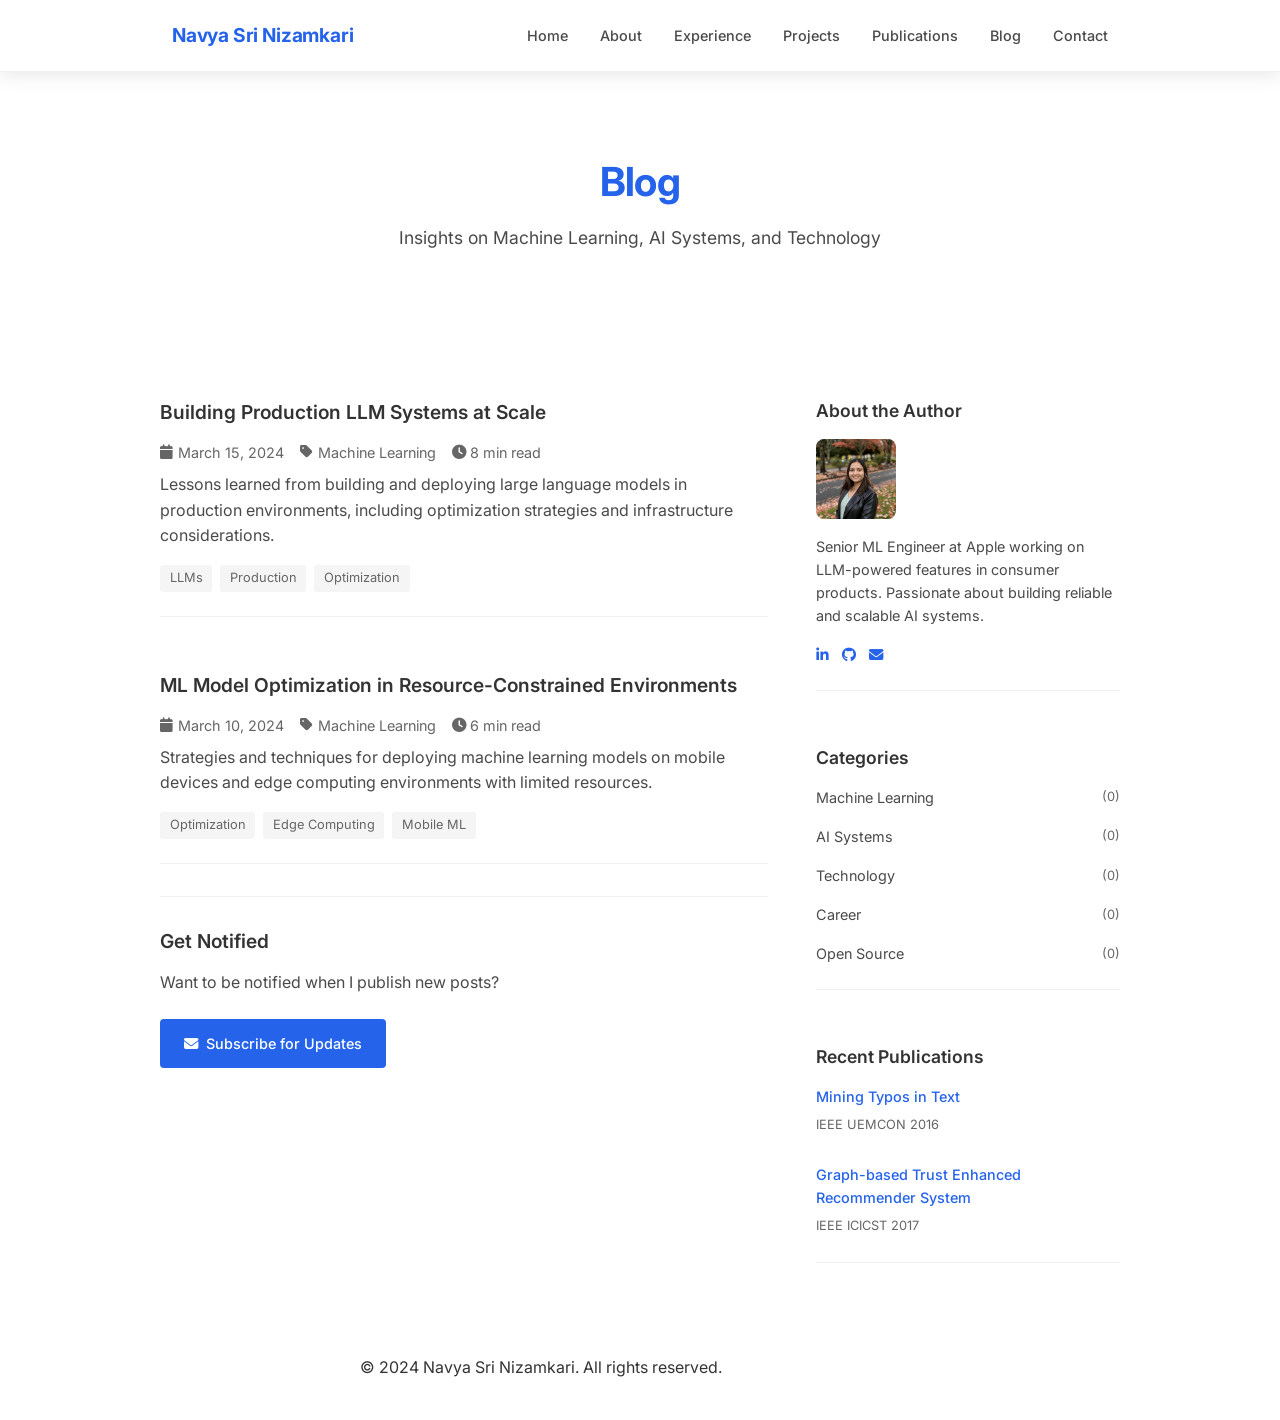
==== commit 2c51950a: "Add profile photo to blog sidebar author section" ====
--- a/blog/index.html
+++ b/blog/index.html
@@ -113,19 +113,17 @@
                 <div class="sidebar-widget">
                     <h3>About the Author</h3>
                     <div class="author-info">
-                        <div class="author-avatar">
-                            <i class="fas fa-user"></i>
-                        </div>
+                        <img src="../images/image (4).png" alt="Navya Sri Nizamkari" class="author-photo">
                         <p>
-                            Senior ML Engineer at Apple working on LLM-powered features 
-                            in consumer products. Passionate about building reliable 
+                            Senior ML Engineer at Apple working on LLM-powered features
+                            in consumer products. Passionate about building reliable
                             and scalable AI systems.
                         </p>
                         <div class="author-links">
-                            <a href="https://linkedin.com/in/navya-sri-nizamkari" target="_blank">
+                            <a href="https://linkedin.com/in/navyanizamkari" target="_blank">
                                 <i class="fab fa-linkedin-in"></i>
                             </a>
-                            <a href="https://github.com/navyasri" target="_blank">
+                            <a href="https://github.com/navyanizamkari" target="_blank">
                                 <i class="fab fa-github"></i>
                             </a>
                             <a href="mailto:navyasritech@gmail.com">
--- a/css/style.css
+++ b/css/style.css
@@ -3,6 +3,118 @@
     margin: 0;
     padding: 0;
     box-sizing: border-box;
+}
+
+/* Navigation Bar - Matching blog page exactly */
+.navbar {
+    background-color: #fff;
+    border-bottom: 1px solid #f0f0f0;
+    padding: 1rem 0;
+    position: sticky;
+    top: 0;
+    z-index: 100;
+}
+
+.nav-container {
+    max-width: 1000px;
+    margin: 0 auto;
+    padding: 0 2rem;
+    display: flex;
+    justify-content: space-between;
+    align-items: center;
+}
+
+.nav-logo a {
+    font-size: 1.2rem;
+    font-weight: 700;
+    color: #2563eb;
+    text-decoration: none;
+    letter-spacing: -0.01em;
+}
+
+.nav-menu {
+    display: flex;
+    gap: 2rem;
+    align-items: center;
+}
+
+.nav-link {
+    color: #4a4a4a;
+    text-decoration: none;
+    font-size: 0.9rem;
+    font-weight: 500;
+    padding: 0.5rem 0;
+    position: relative;
+    transition: color 0.2s ease;
+}
+
+.nav-link:hover {
+    color: #2563eb;
+}
+
+.nav-link.active {
+    color: #2563eb;
+}
+
+.nav-link.active::after {
+    content: '';
+    position: absolute;
+    bottom: 0;
+    left: 0;
+    right: 0;
+    height: 2px;
+    background-color: #2563eb;
+}
+
+.hamburger {
+    display: none;
+    flex-direction: column;
+    cursor: pointer;
+}
+
+.hamburger .bar {
+    width: 24px;
+    height: 2px;
+    background-color: #333;
+    margin: 3px 0;
+    transition: 0.3s;
+}
+
+/* Mobile Navigation */
+@media (max-width: 768px) {
+    .nav-menu {
+        position: fixed;
+        left: -100%;
+        top: 70px;
+        flex-direction: column;
+        background-color: #fff;
+        width: 100%;
+        text-align: center;
+        transition: 0.3s;
+        box-shadow: 0 10px 27px rgba(0,0,0,0.05);
+        padding: 2rem 0;
+        gap: 1rem;
+    }
+
+    .nav-menu.active {
+        left: 0;
+    }
+
+    .hamburger {
+        display: flex;
+    }
+
+    .hamburger.active .bar:nth-child(2) {
+        opacity: 0;
+    }
+
+    .hamburger.active .bar:nth-child(1) {
+        transform: translateY(8px) rotate(45deg);
+    }
+
+    .hamburger.active .bar:nth-child(3) {
+        transform: translateY(-8px) rotate(-45deg);
+    }
 }
 
 body {
--- a/css/blog.css
+++ b/css/blog.css
@@ -1,40 +1,151 @@
-/* Blog-specific styles */
+/* Blog-specific styles - Clean minimal design matching main page */
+
+/* Navigation Bar */
+.navbar {
+    background-color: #fff;
+    border-bottom: 1px solid #f0f0f0;
+    padding: 1rem 0;
+    position: sticky;
+    top: 0;
+    z-index: 100;
+}
+
+.nav-container {
+    max-width: 1000px;
+    margin: 0 auto;
+    padding: 0 2rem;
+    display: flex;
+    justify-content: space-between;
+    align-items: center;
+}
+
+.nav-logo a {
+    font-size: 1.2rem;
+    font-weight: 700;
+    color: #2563eb;
+    text-decoration: none;
+    letter-spacing: -0.01em;
+}
+
+.nav-menu {
+    display: flex;
+    gap: 2rem;
+    align-items: center;
+}
+
+.nav-link {
+    color: #4a4a4a;
+    text-decoration: none;
+    font-size: 0.9rem;
+    font-weight: 500;
+    padding: 0.5rem 0;
+    position: relative;
+    transition: color 0.2s ease;
+}
+
+.nav-link:hover {
+    color: #2563eb;
+}
+
+.nav-link.active {
+    color: #2563eb;
+}
+
+.nav-link.active::after {
+    content: '';
+    position: absolute;
+    bottom: 0;
+    left: 0;
+    right: 0;
+    height: 2px;
+    background-color: #2563eb;
+}
+
+.hamburger {
+    display: none;
+    flex-direction: column;
+    cursor: pointer;
+}
+
+.hamburger .bar {
+    width: 24px;
+    height: 2px;
+    background-color: #333;
+    margin: 3px 0;
+    transition: 0.3s;
+}
+
+/* Mobile Navigation */
+@media (max-width: 768px) {
+    .nav-menu {
+        position: fixed;
+        left: -100%;
+        top: 70px;
+        flex-direction: column;
+        background-color: #fff;
+        width: 100%;
+        text-align: center;
+        transition: 0.3s;
+        box-shadow: 0 10px 27px rgba(0,0,0,0.05);
+        padding: 2rem 0;
+        gap: 1rem;
+    }
+
+    .nav-menu.active {
+        left: 0;
+    }
+
+    .hamburger {
+        display: flex;
+    }
+
+    .hamburger.active .bar:nth-child(2) {
+        opacity: 0;
+    }
+
+    .hamburger.active .bar:nth-child(1) {
+        transform: translateY(8px) rotate(45deg);
+    }
+
+    .hamburger.active .bar:nth-child(3) {
+        transform: translateY(-8px) rotate(-45deg);
+    }
+}
 
 .blog-header {
-    background: linear-gradient(135deg, #667eea 0%, #764ba2 100%);
-    color: white;
-    padding: 8rem 0 4rem;
+    background-color: #fff;
+    color: #333;
+    padding: 4rem 0 2rem;
     text-align: center;
 }
 
 .blog-header h1 {
-    font-size: 3rem;
+    font-size: 2.5rem;
     font-weight: 700;
     margin-bottom: 1rem;
+    color: #2563eb;
+    letter-spacing: -0.02em;
 }
 
 .blog-header p {
-    font-size: 1.2rem;
-    opacity: 0.9;
+    font-size: 1.1rem;
+    color: #4a4a4a;
 }
 
 .blog-main {
-    padding: 4rem 0;
-    background-color: #f8fafc;
+    padding: 2rem 0;
+    background-color: #fff;
 }
 
 .blog-main .container {
     display: grid;
     grid-template-columns: 2fr 1fr;
     gap: 3rem;
-    max-width: 1200px;
+    max-width: 1000px;
 }
 
 .blog-content {
-    background-color: white;
-    border-radius: 10px;
-    overflow: hidden;
-    box-shadow: 0 4px 6px rgba(0, 0, 0, 0.1);
+    background-color: #fff;
 }
 
 /* Coming Soon Section */
@@ -109,40 +220,70 @@
 }
 
 .subscribe-section {
-    background-color: #f8fafc;
-    padding: 2rem;
-    border-radius: 10px;
+    background-color: #fff;
+    padding: 2rem 0;
+    border-top: 1px solid #f0f0f0;
     margin-top: 2rem;
 }
 
 .subscribe-section h3 {
-    color: #1f2937;
-    margin-bottom: 1rem;
+    color: #333;
+    margin-bottom: 1rem;
+    font-size: 1.2rem;
 }
 
 .subscribe-section p {
-    color: #6b7280;
+    color: #4a4a4a;
     margin-bottom: 1.5rem;
+}
+
+/* Button Styles */
+.btn {
+    display: inline-flex;
+    align-items: center;
+    gap: 0.5rem;
+    padding: 0.8rem 1.5rem;
+    text-decoration: none;
+    border-radius: 4px;
+    font-size: 0.9rem;
+    font-weight: 500;
+    transition: all 0.2s ease;
+    border: none;
+    cursor: pointer;
+}
+
+.btn-primary {
+    background-color: #2563eb;
+    color: white;
+}
+
+.btn-primary:hover {
+    background-color: #1d4ed8;
+}
+
+.btn-secondary {
+    background-color: #f5f5f5;
+    color: #333;
+}
+
+.btn-secondary:hover {
+    background-color: #e5e5e5;
 }
 
 /* Blog Posts */
 .blog-posts {
-    padding: 2rem;
+    padding: 0;
 }
 
 .blog-post-card {
-    background-color: white;
-    border-radius: 10px;
-    padding: 2rem;
+    background-color: #fff;
+    padding: 1.5rem 0;
     margin-bottom: 2rem;
-    box-shadow: 0 2px 4px rgba(0, 0, 0, 0.1);
-    transition: transform 0.3s ease, box-shadow 0.3s ease;
-    border-left: 4px solid #2563eb;
+    border-bottom: 1px solid #f0f0f0;
 }
 
 .blog-post-card:hover {
-    transform: translateY(-3px);
-    box-shadow: 0 8px 25px rgba(0, 0, 0, 0.15);
+    /* Minimal hover effect */
 }
 
 .post-header h3 {
@@ -150,25 +291,25 @@
 }
 
 .post-header h3 a {
-    color: #1f2937;
-    text-decoration: none;
-    font-size: 1.4rem;
+    color: #333;
+    text-decoration: none;
+    font-size: 1.2rem;
     font-weight: 600;
 }
 
 .post-header h3 a:hover {
-    color: #2563eb;
+    text-decoration: underline;
 }
 
 .post-meta {
     display: flex;
-    gap: 1.5rem;
-    margin-bottom: 1rem;
+    gap: 1rem;
+    margin-bottom: 0.5rem;
     flex-wrap: wrap;
 }
 
 .post-meta span {
-    color: #6b7280;
+    color: #666;
     font-size: 0.9rem;
     display: flex;
     align-items: center;
@@ -176,9 +317,9 @@
 }
 
 .post-excerpt {
-    color: #4b5563;
+    color: #4a4a4a;
     line-height: 1.6;
-    margin-bottom: 1.5rem;
+    margin-bottom: 1rem;
 }
 
 .post-tags {
@@ -188,12 +329,12 @@
 }
 
 .tag {
-    background-color: #e0e7ff;
-    color: #3730a3;
-    padding: 0.3rem 0.8rem;
-    border-radius: 15px;
+    background-color: #f5f5f5;
+    color: #666;
+    padding: 0.2rem 0.6rem;
+    border-radius: 3px;
     font-size: 0.8rem;
-    font-weight: 500;
+    font-weight: 400;
 }
 
 /* Sidebar */
@@ -204,66 +345,65 @@
 }
 
 .sidebar-widget {
-    background-color: white;
-    padding: 2rem;
-    border-radius: 10px;
-    box-shadow: 0 2px 4px rgba(0, 0, 0, 0.1);
+    background-color: #fff;
+    padding: 1.5rem 0;
+    border-bottom: 1px solid #f0f0f0;
 }
 
 .sidebar-widget h3 {
-    color: #1f2937;
-    margin-bottom: 1.5rem;
-    font-size: 1.2rem;
-    border-bottom: 2px solid #2563eb;
-    padding-bottom: 0.5rem;
+    color: #333;
+    margin-bottom: 1rem;
+    font-size: 1.1rem;
+    font-weight: 600;
 }
 
 /* Author Info */
 .author-info {
-    text-align: center;
+    text-align: left;
 }
 
 .author-avatar {
+    width: 60px;
+    height: 60px;
+    background-color: #f5f5f5;
+    border-radius: 6px;
+    display: flex;
+    align-items: center;
+    justify-content: center;
+    margin-bottom: 1rem;
+    color: #666;
+    font-size: 1.5rem;
+}
+
+.author-photo {
     width: 80px;
     height: 80px;
-    background: linear-gradient(135deg, #667eea 0%, #764ba2 100%);
-    border-radius: 50%;
-    display: flex;
-    align-items: center;
-    justify-content: center;
-    margin: 0 auto 1rem;
-    color: white;
-    font-size: 2rem;
+    border-radius: 8px;
+    object-fit: cover;
+    margin-bottom: 1rem;
+    display: block;
 }
 
 .author-info p {
-    color: #4b5563;
+    color: #4a4a4a;
     line-height: 1.6;
-    margin-bottom: 1.5rem;
+    margin-bottom: 1rem;
+    font-size: 0.9rem;
 }
 
 .author-links {
     display: flex;
-    justify-content: center;
-    gap: 1rem;
+    gap: 0.8rem;
 }
 
 .author-links a {
-    display: flex;
-    align-items: center;
-    justify-content: center;
-    width: 40px;
-    height: 40px;
-    background-color: #2563eb;
-    color: white;
-    border-radius: 50%;
-    text-decoration: none;
-    transition: all 0.3s ease;
+    color: #2563eb;
+    text-decoration: none;
+    font-size: 0.9rem;
 }
 
 .author-links a:hover {
-    background-color: #1d4ed8;
-    transform: translateY(-2px);
+    text-decoration: underline;
 }
 
 /* Categories */
@@ -273,35 +413,30 @@
 }
 
 .categories-list li {
-    margin-bottom: 0.8rem;
-    border-bottom: 1px solid #e5e7eb;
-    padding-bottom: 0.8rem;
+    margin-bottom: 0.5rem;
+    padding-bottom: 0.5rem;
 }
 
 .categories-list li:last-child {
-    border-bottom: none;
     margin-bottom: 0;
     padding-bottom: 0;
 }
 
 .categories-list a {
-    color: #4b5563;
+    color: #4a4a4a;
     text-decoration: none;
     display: flex;
     justify-content: space-between;
     align-items: center;
-    transition: color 0.3s ease;
+    font-size: 0.9rem;
 }
 
 .categories-list a:hover {
-    color: #2563eb;
+    text-decoration: underline;
 }
 
 .categories-list span {
-    background-color: #f3f4f6;
-    color: #6b7280;
-    padding: 0.2rem 0.5rem;
-    border-radius: 12px;
+    color: #666;
     font-size: 0.8rem;
 }
 
@@ -312,13 +447,11 @@
 }
 
 .publications-list li {
-    margin-bottom: 1rem;
-    padding-bottom: 1rem;
-    border-bottom: 1px solid #e5e7eb;
+    margin-bottom: 0.8rem;
+    padding-bottom: 0.8rem;
 }
 
 .publications-list li:last-child {
-    border-bottom: none;
     margin-bottom: 0;
     padding-bottom: 0;
 }
@@ -328,7 +461,8 @@
     text-decoration: none;
     font-weight: 500;
     display: block;
-    margin-bottom: 0.3rem;
+    margin-bottom: 0.2rem;
+    font-size: 0.9rem;
 }
 
 .publications-list a:hover {
@@ -336,8 +470,8 @@
 }
 
 .publications-list small {
-    color: #6b7280;
-    font-size: 0.85rem;
+    color: #666;
+    font-size: 0.8rem;
 }
 
 /* Responsive Design for Blog */
@@ -420,37 +554,11 @@
     }
 }
 
-/* Blog animations */
+/* Remove complex animations for cleaner look */
 .blog-post-card {
-    opacity: 0;
-    transform: translateY(30px);
-    animation: blogFadeInUp 0.6s ease-out forwards;
-}
-
-.blog-post-card:nth-child(1) { animation-delay: 0.1s; }
-.blog-post-card:nth-child(2) { animation-delay: 0.2s; }
-.blog-post-card:nth-child(3) { animation-delay: 0.3s; }
+    /* No animations for minimal design */
+}
 
 .sidebar-widget {
-    opacity: 0;
-    transform: translateX(30px);
-    animation: blogSlideInRight 0.6s ease-out forwards;
-}
-
-.sidebar-widget:nth-child(1) { animation-delay: 0.2s; }
-.sidebar-widget:nth-child(2) { animation-delay: 0.4s; }
-.sidebar-widget:nth-child(3) { animation-delay: 0.6s; }
-
-@keyframes blogFadeInUp {
-    to {
-        opacity: 1;
-        transform: translateY(0);
-    }
-}
-
-@keyframes blogSlideInRight {
-    to {
-        opacity: 1;
-        transform: translateX(0);
-    }
+    /* No animations for minimal design */
 }
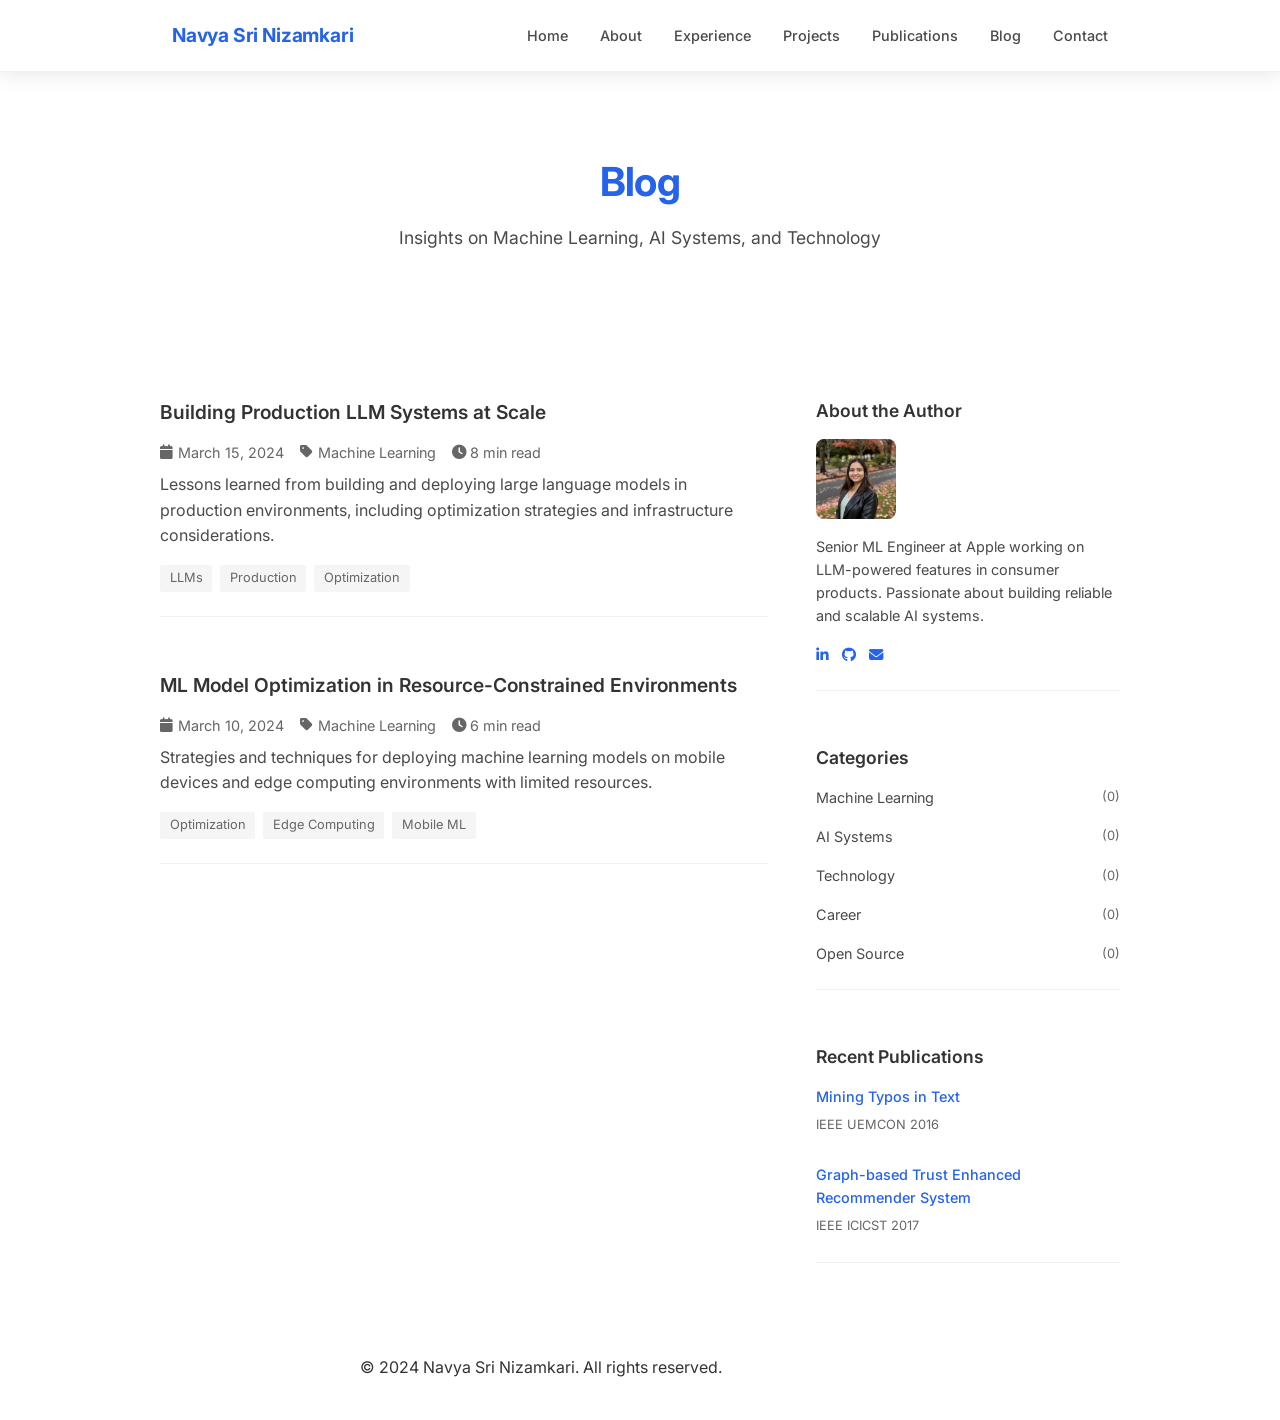
==== commit 15e08f97: "Remove newsletter subscription section from blog" ====
--- a/blog/index.html
+++ b/blog/index.html
@@ -97,15 +97,6 @@
                         </div>
                     </div>
                 </div>
-
-                <!-- Newsletter Subscription -->
-                <div class="subscribe-section">
-                    <h3>Get Notified</h3>
-                    <p>Want to be notified when I publish new posts?</p>
-                    <a href="mailto:navyasritech@gmail.com?subject=Blog Updates Subscription" class="btn btn-primary">
-                        <i class="fas fa-envelope"></i> Subscribe for Updates
-                    </a>
-                </div>
             </div>
 
             <!-- Sidebar -->
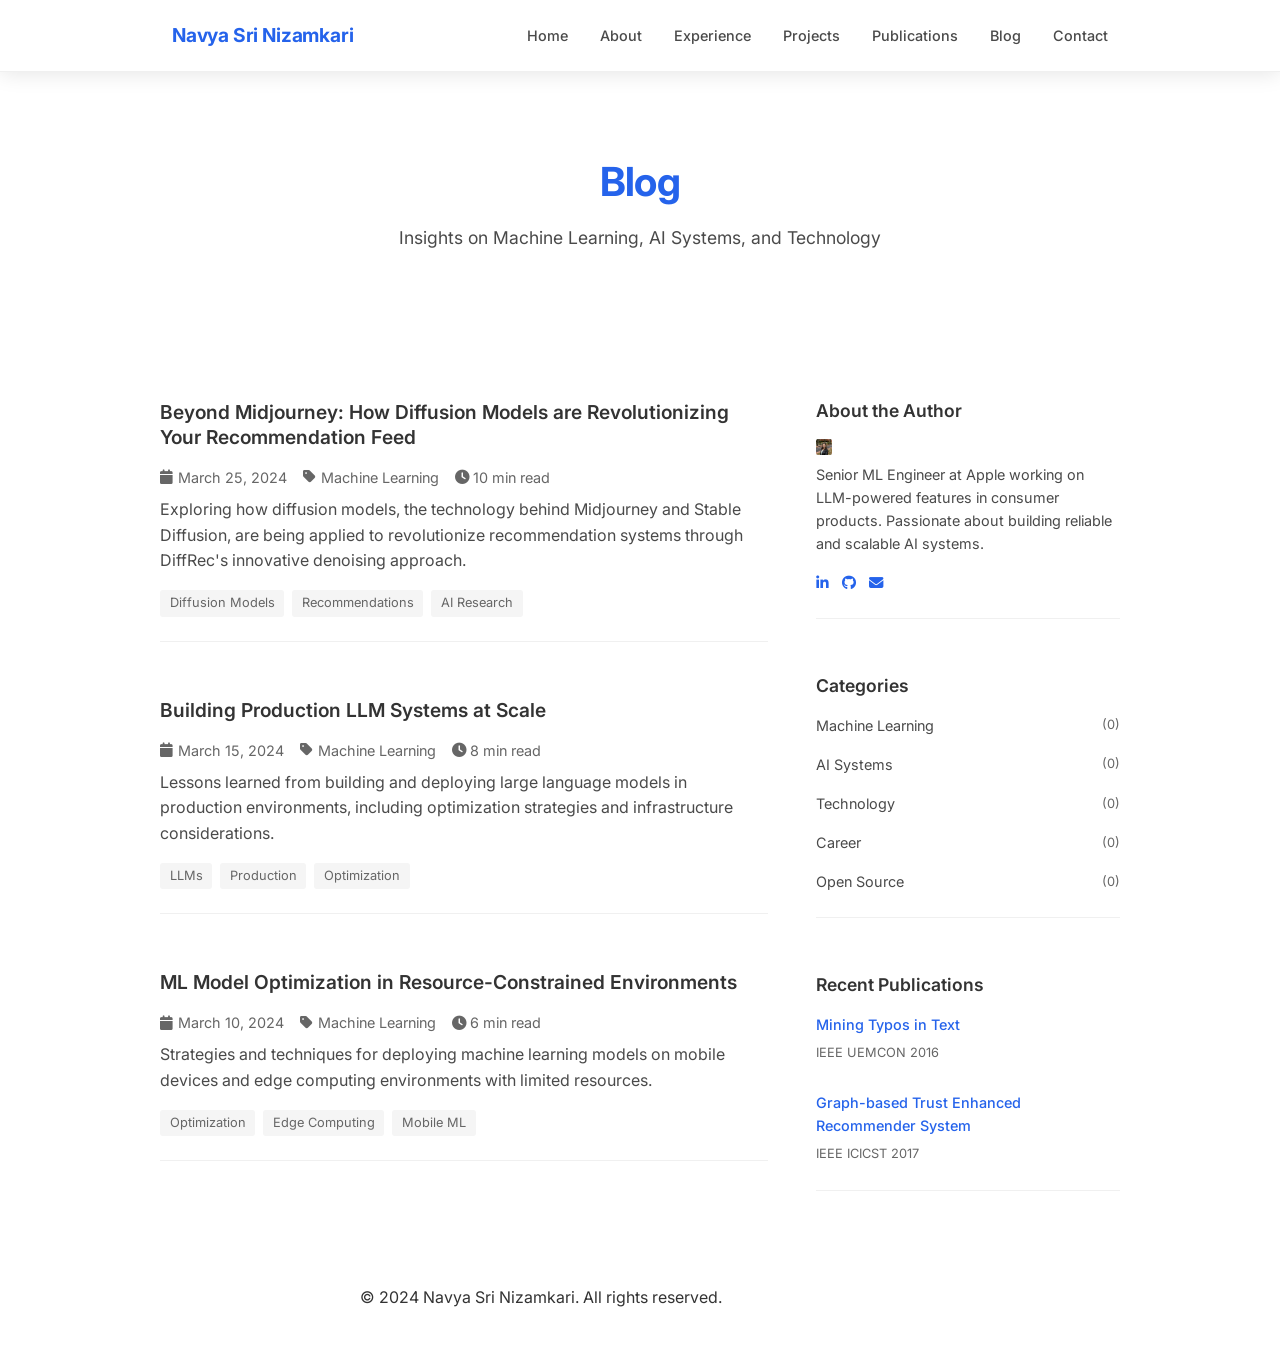
==== commit 022a9bc5: "Add new blog post: Beyond Midjourney - Diffusion Models in Recommendation Systems" ====
--- a/blog/index.html
+++ b/blog/index.html
@@ -57,6 +57,25 @@
             <div class="blog-content">
                 <!-- Blog Posts -->
                 <div class="blog-posts">
+                    <div class="blog-post-card">
+                        <div class="post-header">
+                            <h3><a href="articles/diffusion-models-recommendation-systems.html">Beyond Midjourney: How Diffusion Models are Revolutionizing Your Recommendation Feed</a></h3>
+                            <div class="post-meta">
+                                <span class="post-date"><i class="fas fa-calendar"></i> March 25, 2024</span>
+                                <span class="post-category"><i class="fas fa-tag"></i> Machine Learning</span>
+                                <span class="read-time"><i class="fas fa-clock"></i> 10 min read</span>
+                            </div>
+                        </div>
+                        <p class="post-excerpt">
+                            Exploring how diffusion models, the technology behind Midjourney and Stable Diffusion, are being applied to revolutionize recommendation systems through DiffRec's innovative denoising approach.
+                        </p>
+                        <div class="post-tags">
+                            <span class="tag">Diffusion Models</span>
+                            <span class="tag">Recommendations</span>
+                            <span class="tag">AI Research</span>
+                        </div>
+                    </div>
+
                     <div class="blog-post-card">
                         <div class="post-header">
                             <h3><a href="articles/building-production-llm-systems.html">Building Production LLM Systems at Scale</a></h3>
--- a/css/blog.css
+++ b/css/blog.css
@@ -376,11 +376,11 @@
 }
 
 .author-photo {
-    width: 80px;
-    height: 80px;
-    border-radius: 8px;
+    width: 16px;
+    height: 16px;
+    border-radius: 2px;
     object-fit: cover;
-    margin-bottom: 1rem;
+    margin-bottom: 0.5rem;
     display: block;
 }
 
